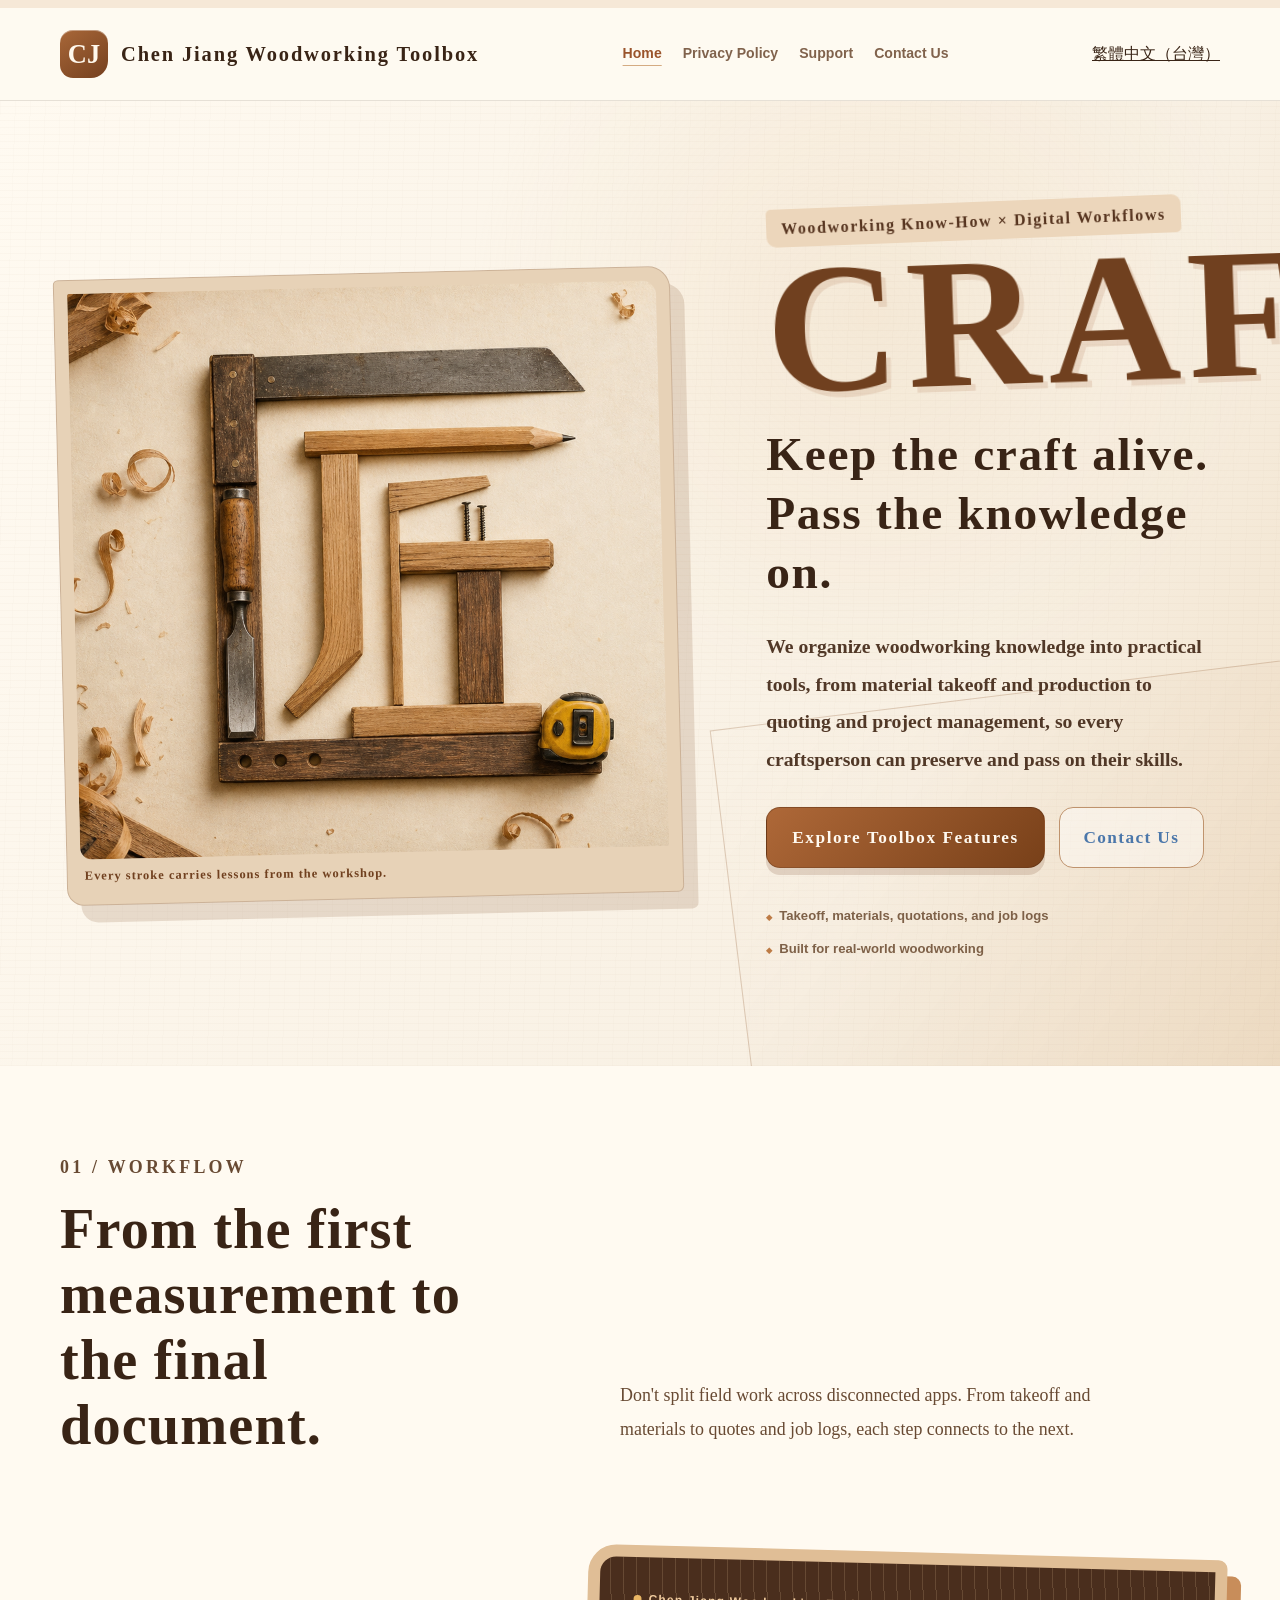
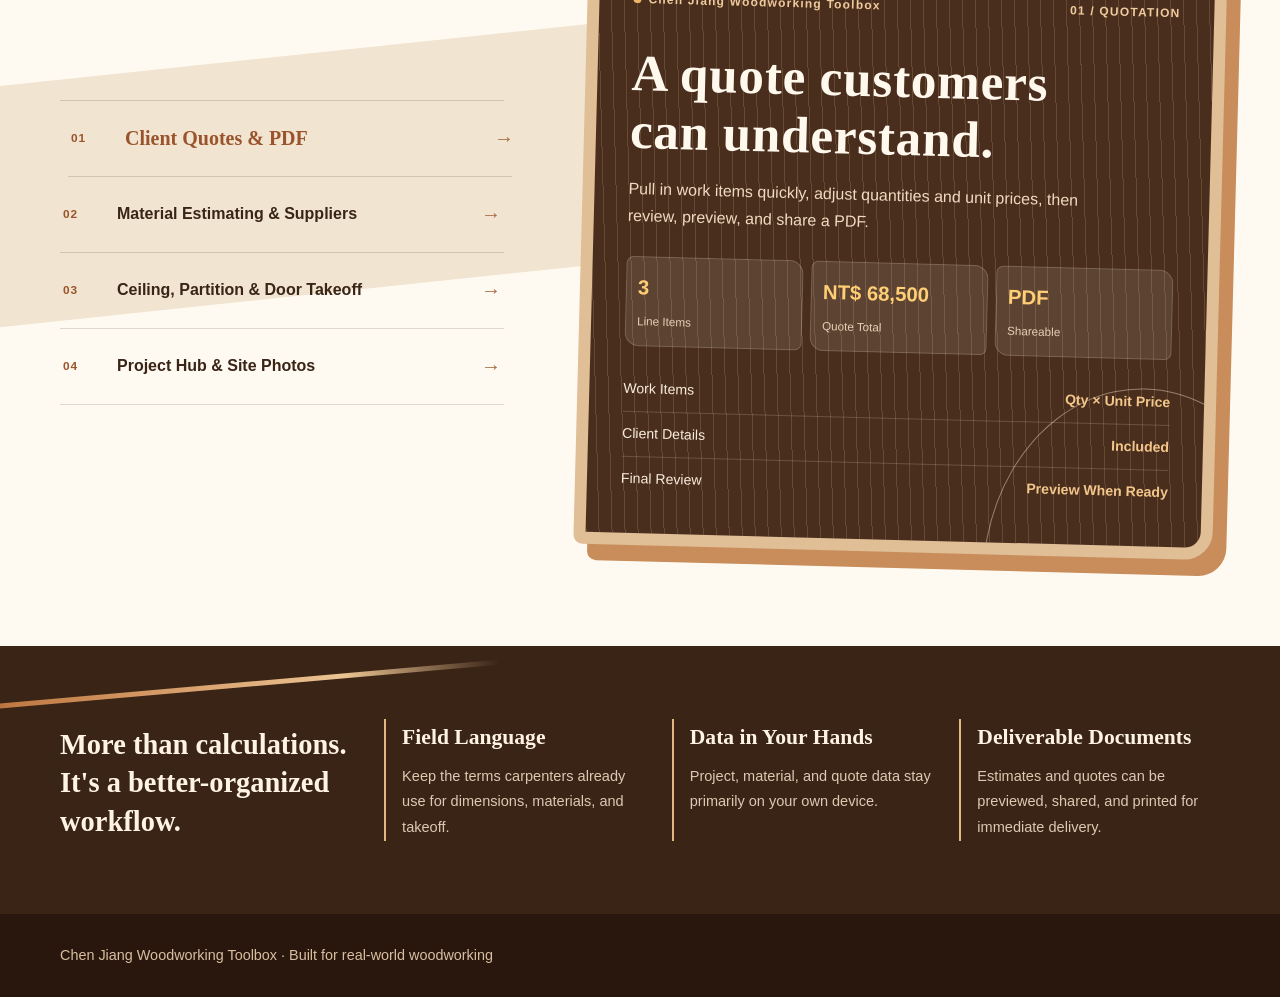
==== en/index.html @ ee1243b1 "feat: prepare App Store website launch" ====
<!doctype html>
<html lang="en">
<head>
  <meta charset="utf-8">
  <meta name="viewport" content="width=device-width, initial-scale=1">
  <!-- Google tag (gtag.js) -->
  <script async src="https://www.googletagmanager.com/gtag/js?id=G-WEFZS9KFG8"></script>
  <script>
    window.dataLayer = window.dataLayer || [];
    function gtag(){dataLayer.push(arguments);}
    gtag('js', new Date());

    gtag('config', 'G-WEFZS9KFG8');
  </script>
  <meta name="description" content="Chen Jiang Woodworking Toolbox: practical tools for material takeoff, quoting, and project management, built for woodworking professionals.">
  <title>Chen Jiang Woodworking Toolbox | Keep the Craft Alive</title>
  <link rel="stylesheet" href="../styles.css">
  <style>
    :root {
      --paper: #f8f2e7;
      --paper-deep: #eee0cb;
      --ink: #392416;
      --ink-soft: #6c4a32;
      --wood: #9a542b;
      --wood-deep: #70401f;
      --blueprint: #9c8068;
      --cream: #fffaf1;
      --line: rgba(57, 36, 22, .16);
    }

    * { box-sizing: border-box; }
    html { scroll-behavior: smooth; }
    body { color: var(--ink); background: var(--paper); font-family: "PingFang TC", "Noto Sans TC", "Avenir Next", sans-serif; }
    .shell { width: min(1160px, calc(100% - 44px)); }
    .site-header { position: relative; z-index: 10; color: var(--ink); background: rgba(255, 251, 243, .93); border-top: 8px solid #f6e8d7; border-bottom: 1px solid rgba(57,36,22,.12); }
    .nav { min-height: 92px; }
    .brand { display: inline-flex; align-items: center; gap: 13px; color: var(--ink); font-family: "Songti TC", "STSong", "Noto Serif TC", serif; font-size: 1.28rem; font-weight: 900; letter-spacing: .09em; text-decoration: none; }
    .brand::before { content: "CJ"; display: grid; width: 48px; height: 48px; place-items: center; color: #fff8ec; background: linear-gradient(145deg, #a86738, #75401f); border-radius: 13px 13px 17px 13px; box-shadow: inset 0 1px rgba(255,255,255,.38); font-family: "DFKai-SB", "BiauKai", "STKaiti", serif; font-size: 1.65rem; letter-spacing: 0; }
    .nav-links { gap: 21px; }
    .nav-links a { color: var(--ink-soft); font-size: .88rem; font-weight: 800; text-decoration: none; }
    .nav-links a:hover, .nav-links a[aria-current="page"] { color: var(--wood); text-decoration: underline; text-decoration-color: #d4ab82; text-underline-offset: 7px; }

    .hero { position: relative; padding: 89px 0 84px; overflow: hidden; color: var(--ink); background: radial-gradient(circle at 68% 22%, rgba(231,205,169,.26), transparent 25rem), linear-gradient(116deg, #fffaf1 0%, #f8f0e3 71%, #f0e0c9 100%); }
    .hero::before { content: ""; position: absolute; inset: 0; opacity: .26; pointer-events: none; background-image: repeating-linear-gradient(0deg, rgba(105,68,40,.08) 0 1px, transparent 1px 7px), repeating-linear-gradient(92deg, rgba(105,68,40,.05) 0 1px, transparent 1px 15px); mix-blend-mode: multiply; }
    .hero::after { content: ""; position: absolute; z-index: 0; right: -20vw; bottom: -10rem; width: 62vw; height: 34rem; transform: rotate(-7deg); border: 1px solid rgba(141,93,54,.24); background: linear-gradient(135deg, transparent, rgba(189,139,93,.1)); }
    .hero-grid { position: relative; z-index: 1; display: grid; grid-template-columns: minmax(0, .96fr) minmax(390px, .81fr); gap: clamp(38px, 7vw, 94px); align-items: center; }
    .kicker { display: inline-block; margin: 0 0 20px; padding: 6px 15px 5px; color: #56341f; background: #ecd6bb; border-radius: 5px 9px 5px 10px; font-family: "DFKai-SB", "BiauKai", "STKaiti", serif; font-size: 1rem; font-weight: 800; letter-spacing: .1em; transform: rotate(-2.2deg); }
    h1, h2, h3 { color: var(--ink); font-family: "DFKai-SB", "BiauKai", "STKaiti", "Songti TC", "Noto Serif TC", serif; }
    h1 { max-width: 720px; margin: 0; font-size: clamp(3rem, 6.4vw, 5.75rem); font-weight: 900; letter-spacing: .025em; line-height: 1.16; text-shadow: .02em .025em 0 rgba(154,84,43,.11); }
    .brush { position: relative; z-index: 0; display: inline; }
    .brush::after { content: ""; position: absolute; z-index: -1; left: -.10em; right: -.08em; bottom: -.06em; height: .2em; transform: rotate(-1.6deg) skewX(-18deg); border-radius: 50% 10% 45% 15%; background: linear-gradient(90deg, var(--wood), #c27a45 74%, transparent); opacity: .85; }
    .hero .lead { max-width: 625px; margin: 35px 0 0; color: #513827; font-family: "Songti TC", "STSong", "Noto Serif TC", serif; font-size: clamp(1.03rem, 1.6vw, 1.23rem); font-weight: 600; line-height: 1.9; }
    .hero-actions { display: flex; flex-wrap: wrap; gap: 14px; margin-top: 29px; }
    .app-store-launch { display: grid; gap: 10px; max-width: 430px; margin-top: 22px; }
    .app-store-launch[hidden] { display: none; }
    .app-store-launch__announcement { margin: 0; color: #70401f; font-family: "Songti TC", "STSong", serif; font-size: .95rem; font-weight: 800; line-height: 1.6; }
    .app-store-launch__button { display: inline-flex; align-items: center; justify-content: center; width: fit-content; min-height: 50px; padding: 12px 20px; color: #fffaf1; background: #1d1d1f; border: 1px solid rgba(29,29,31,.45); border-radius: 12px 12px 15px 12px; box-shadow: 0 5px 0 rgba(57,36,22,.15); font-family: "Songti TC", "STSong", serif; font-weight: 800; letter-spacing: .04em; text-decoration: none; transition: transform .2s ease, box-shadow .2s ease; }
    .app-store-launch__button:hover { transform: translateY(2px); box-shadow: 0 3px 0 rgba(57,36,22,.15); }
    .button { margin: 0; padding: 15px 25px; color: #fffaf1; background: linear-gradient(135deg, #ae6838, #784019); border: 1px solid rgba(67,35,15,.3); border-radius: 14px 14px 17px 14px; box-shadow: 0 7px 0 rgba(105,58,25,.17); font-family: "Songti TC", "STSong", serif; font-size: 1.08rem; font-weight: 800; letter-spacing: .09em; transition: transform .2s ease, box-shadow .2s ease; }
    .button:hover { transform: translateY(3px); box-shadow: 0 4px 0 rgba(105,58,25,.17); }
    .text-link { display: inline-flex; align-items: center; justify-content: center; min-width: 145px; padding: 13px 20px; color: #4b77aa; background: rgba(255,255,255,.42); border: 1px solid #bf936d; border-radius: 14px 14px 17px 14px; font-family: "Songti TC", "STSong", serif; font-size: 1.08rem; font-weight: 800; letter-spacing: .08em; text-decoration: none; }
    .text-link::after { content: ""; }
    .text-link:hover { color: #2e649d; background: #fffaf2; }
    .hero-meta { display: flex; flex-wrap: wrap; gap: 10px 21px; margin: 37px 0 0; padding: 0; color: #7e6148; list-style: none; font-size: .82rem; font-weight: 700; }
    .hero-meta li::before { content: "◆"; margin-right: 7px; color: #bd7b45; font-size: .64em; }

    .craft-visual { position: relative; min-height: 492px; isolation: isolate; }
    .blueprint { position: absolute; inset: 12px 0 20px 8%; overflow: hidden; border: 1px solid rgba(154,111,78,.25); border-radius: 38px 38px 10px 38px; background: linear-gradient(90deg, rgba(255,252,245,.9), rgba(242,227,207,.75)); box-shadow: 0 18px 35px rgba(80,47,26,.12); }
    .blueprint::before { content: ""; position: absolute; inset: 0; opacity: .53; background-image: linear-gradient(rgba(134,96,65,.13) 1px, transparent 1px), linear-gradient(90deg, rgba(134,96,65,.13) 1px, transparent 1px); background-size: 31px 31px; }
    .blueprint::after { content: ""; position: absolute; left: 12%; top: 11%; width: 59%; height: 72%; border: 1.5px solid rgba(125,87,58,.35); box-shadow: 69px 0 0 -68px rgba(125,87,58,.35), 0 129px 0 -128px rgba(125,87,58,.35); transform: perspective(300px) rotateY(-8deg); }
    .blueprint-label { position: absolute; z-index: 1; left: 10%; top: 10%; color: rgba(98,65,40,.6); font-size: .7rem; font-weight: 900; letter-spacing: .16em; }
    .blueprint-measure { position: absolute; z-index: 1; right: 9%; top: 19%; color: rgba(120,78,47,.57); font-family: "Songti TC", serif; font-size: .8rem; transform: rotate(90deg); }
    .bench { position: absolute; z-index: 2; right: -2%; bottom: 1%; width: 84%; height: 52%; transform: rotate(-4deg); border-radius: 42% 9% 20% 14%; background: linear-gradient(156deg, #684022 0%, #9a6235 38%, #bb7a44 60%, #61391f 100%); box-shadow: inset 0 10px 16px rgba(255,211,158,.26), 0 22px 27px rgba(60,35,18,.2); }
    .bench::before { content: ""; position: absolute; left: 6%; right: 3%; top: 29%; height: 3px; background: rgba(49,27,13,.34); box-shadow: 0 13px rgba(250,198,133,.18), 0 26px rgba(49,27,13,.24); }
    .plane { position: absolute; z-index: 3; right: 13%; bottom: 23%; width: 45%; height: 31%; transform: rotate(15deg); border-radius: 45% 13% 19% 42%; background: linear-gradient(135deg, #d7a46a, #8a4d24 52%, #573219); box-shadow: inset 13px 7px 10px rgba(255,231,189,.32), -9px 10px 11px rgba(48,25,10,.27); }
    .plane::before { content: ""; position: absolute; left: 9%; bottom: 16%; width: 42%; height: 39%; transform: rotate(6deg); border: 13px solid #432817; border-radius: 50%; box-shadow: inset 2px 3px 2px rgba(255,239,208,.19); }
    .plane::after { content: ""; position: absolute; right: 5%; bottom: 2%; width: 23%; height: 22%; border: 10px solid #432817; border-radius: 50%; }
    .mallet { position: absolute; z-index: 4; left: 22%; bottom: 18%; width: 46%; height: 7%; transform: rotate(-22deg); border-radius: 20px; background: linear-gradient(#a96a36, #603719); box-shadow: 0 5px 7px rgba(48,25,10,.24); }
    .mallet::before { content: ""; position: absolute; left: 2%; top: -130%; width: 27%; height: 310%; border-radius: 16px 27px 18px 15px; background: linear-gradient(90deg, #492916, #9c5c2b, #4b2b18); }
    .hero-stamp { position: absolute; z-index: 5; left: 1%; bottom: 7%; padding: 11px 15px; color: #fff8ec; background: var(--wood); border: 2px solid rgba(255,248,236,.9); border-radius: 7px; box-shadow: 3px 3px 0 rgba(76,41,20,.16); font-family: "Songti TC", serif; font-size: .79rem; font-weight: 900; letter-spacing: .12em; transform: rotate(4deg); }

    .intro { padding: 84px 0 40px; background: var(--cream); }
    .intro-grid { display: grid; grid-template-columns: 1fr 1.25fr; gap: 80px; align-items: end; }
    .section-tag { margin: 0; color: var(--wood); font-size: .75rem; font-weight: 900; letter-spacing: .18em; }
    .intro h2 { max-width: 570px; margin: 13px 0 0; font-size: clamp(2.3rem, 4.4vw, 4.5rem); line-height: 1.16; letter-spacing: .02em; }
    .intro p { max-width: 510px; margin: 0 0 12px; color: #684a33; font-family: "Songti TC", serif; font-size: 1.12rem; line-height: 1.9; }

    .showcase { position: relative; padding: 54px 0 94px; overflow: hidden; background: var(--cream); }
    .showcase::before { content: ""; position: absolute; top: 22%; left: -14vw; width: 63vw; height: 15rem; transform: rotate(-6deg); background: #f1e4d1; }
    .showcase-wrap { position: relative; display: grid; grid-template-columns: .82fr 1.18fr; gap: clamp(35px, 6vw, 82px); align-items: center; }
    .feature-tabs { position: relative; display: grid; border-top: 1px solid var(--line); }
    .feature-tab { width: 100%; min-height: 76px; padding: 14px 3px; display: grid; grid-template-columns: 41px 1fr auto; gap: 13px; align-items: center; color: var(--ink); background: transparent; border: 0; border-bottom: 1px solid var(--line); border-radius: 0; font: inherit; font-weight: 800; text-align: left; cursor: pointer; transition: transform .2s ease, color .2s ease; }
    .feature-tab::before { content: attr(data-number); color: var(--wood); font-size: .74rem; font-weight: 900; letter-spacing: .07em; }
    .feature-tab > span { line-height: 1.35; }
    .feature-tab > b { color: #a76d46; font-size: 1.25rem; transition: transform .2s ease; }
    .feature-tab:hover, .feature-tab[aria-selected="true"] { color: var(--wood); transform: translateX(8px); }
    .feature-tab[aria-selected="true"] > span { font-family: "DFKai-SB", "BiauKai", "STKaiti", serif; font-size: 1.25rem; }
    .feature-tab:hover > b, .feature-tab[aria-selected="true"] > b { transform: translateX(5px); }

    .tool-screen { position: relative; min-height: 495px; padding: 32px 34px; overflow: hidden; color: #fdf5e8; background: #4a2e1d; border: 12px solid #e0be96; border-radius: 28px 9px 28px 9px; box-shadow: 14px 16px 0 #c88d5a; transform: rotate(1.5deg); }
    .tool-screen > * { position: relative; z-index: 1; }
    .tool-screen::before { content: ""; position: absolute; inset: 0; opacity: .18; background-image: repeating-linear-gradient(87deg, #e7c599 0 1px, transparent 1px 13px); }
    .tool-screen::after { content: ""; position: absolute; right: -16%; bottom: -39%; width: 51%; height: 66%; border: 1px solid rgba(255,238,212,.42); border-radius: 50%; }
    .screen-top { display: flex; justify-content: space-between; align-items: center; margin-bottom: 35px; color: #f0cb9e; font-size: .75rem; font-weight: 800; letter-spacing: .1em; }
    .screen-dot { display: inline-block; width: 8px; height: 8px; margin-right: 7px; border-radius: 50%; background: #e9b664; }
    .screen-title { max-width: 460px; margin: 0; color: #fff8ed; font-size: clamp(2rem, 4vw, 3.45rem); line-height: 1.12; letter-spacing: .015em; }
    .screen-description { min-height: 55px; max-width: 450px; margin: 16px 0 26px; color: #efdbc1; }
    .screen-stats { display: grid; grid-template-columns: repeat(3, 1fr); gap: 8px; }
    .stat { min-height: 90px; padding: 13px 11px; background: rgba(255,248,237,.1); border: 1px solid rgba(255,248,237,.18); border-radius: 7px 14px 7px 14px; }
    .stat b { display: block; color: #ffce75; font-size: clamp(1rem, 2vw, 1.27rem); }
    .stat small { display: block; margin-top: 6px; color: #e5cfb5; font-size: .73rem; }
    .screen-list { margin: 21px 0 0; padding: 0; list-style: none; }
    .screen-list li { display: flex; justify-content: space-between; gap: 16px; padding: 10px 0; border-bottom: 1px solid rgba(255,248,237,.17); color: #f9ecdc; font-size: .88rem; }
    .screen-list li:last-child { border: 0; }
    .screen-list b { color: #f3c78b; text-align: right; }

    .promise { position: relative; padding: 73px 0; overflow: hidden; background: #392416; }
    .promise::before { content: ""; position: absolute; left: -8%; top: 15%; width: 47%; height: 5px; transform: rotate(-5deg); background: linear-gradient(90deg, transparent, #c17942 18%, #ebc493 74%, transparent); }
    .promise-grid { position: relative; display: grid; grid-template-columns: 1.14fr repeat(3, 1fr); gap: 27px; align-items: end; }
    .promise-lead { color: #fff4e4; font-family: "DFKai-SB", "BiauKai", "STKaiti", serif; font-size: 1.78rem; font-weight: 900; line-height: 1.35; }
    .promise-item { min-height: 122px; padding-left: 16px; border-left: 2px solid #e6b77e; }
    .promise-item strong { color: #fff4e4; font-family: "Songti TC", "STSong", serif; font-size: 1.35rem; }
    .promise-item p { margin: 8px 0 0; color: #ddc9b2; font-size: .91rem; line-height: 1.75; }
    .site-footer { padding: 29px 0; color: #d9bea0; background: #29170e; }

    @media (max-width: 870px) {
      .hero { padding: 65px 0 76px; }
      .hero-grid, .showcase-wrap { grid-template-columns: 1fr; }
      .hero-grid { gap: 44px; }
      .craft-visual { max-width: 610px; width: 100%; margin: 0 auto; }
      .intro-grid { grid-template-columns: 1fr; gap: 20px; }
      .promise-grid { grid-template-columns: 1fr 1fr; }
      .promise-lead { grid-column: 1 / -1; }
    }

    @media (max-width: 620px) {
      .shell { width: min(100% - 30px, 1160px); }
      .nav { min-height: 0; padding: 15px 0 19px; align-items: flex-start; }
      .brand { font-size: 1.06rem; }
      .brand::before { width: 41px; height: 41px; font-size: 1.4rem; }
      .nav-links { gap: 8px 14px; }
      .nav-links a { font-size: .76rem; }
      .hero { padding-top: 47px; }
      h1 { font-size: clamp(2.7rem, 13vw, 4.4rem); line-height: 1.2; }
      .hero .lead { margin-top: 28px; font-size: 1.03rem; }
      .hero-actions { gap: 11px; }
      .app-store-launch__button { width: 100%; }
      .button, .text-link { min-height: 54px; padding: 13px 17px; font-size: .98rem; }
      .craft-visual { min-height: 395px; }
      .blueprint { inset: 8px 0 15px 2%; }
      .tool-screen { min-height: 469px; padding: 25px 21px; border-width: 9px; box-shadow: 9px 10px 0 #c88d5a; }
      .screen-top { margin-bottom: 26px; }
      .screen-stats { gap: 5px; }
      .stat { padding: 10px 7px; }
      .promise { padding: 55px 0; }
      .promise-grid { grid-template-columns: 1fr; gap: 28px; }
      .promise-lead { grid-column: auto; }
    }

    /* 匠字 Hero：原創工具構字影像，搭配職人紙本質感。 */
    .hero-grid { grid-template-columns: minmax(0, 1.06fr) minmax(0, .78fr); gap: clamp(40px, 7vw, 94px); }
    .hero-copy { padding: 12px 0 22px; }
    .hero-mark { margin: 0 0 6px; color: var(--wood-deep); font-family: "DFKai-SB", "BiauKai", "STKaiti", "Songti TC", serif; font-size: clamp(7.2rem, 14.4vw, 12.3rem); font-weight: 900; line-height: .76; letter-spacing: .04em; text-shadow: .025em .03em 0 rgba(154,84,43,.14); transform: rotate(-2deg); transform-origin: left center; }
    .hero-statement { margin: 25px 0 0; color: var(--ink); font-family: "DFKai-SB", "BiauKai", "STKaiti", "Songti TC", serif; font-size: clamp(2rem, 3.7vw, 3.55rem); font-weight: 900; letter-spacing: .035em; line-height: 1.24; }
    .hero-copy .lead { max-width: 520px; margin-top: 27px; }
    .craft-visual { order: -1; min-height: 0; margin: 0; padding: 13px; transform: rotate(-1.35deg); background: #e7d2b7; border: 1px solid rgba(94,53,25,.2); border-radius: 5px 22px 6px 17px; box-shadow: 14px 17px 0 rgba(116,68,31,.16); }
    .craft-visual img { display: block; width: 100%; aspect-ratio: 1.04 / 1; object-fit: cover; object-position: left center; border-radius: 2px 15px 2px 12px; }
    .craft-visual figcaption { margin: 10px 4px 1px; color: #70401f; font-family: "Songti TC", "STSong", serif; font-size: .78rem; font-weight: 800; letter-spacing: .08em; transform: rotate(.8deg); }
    @media (max-width: 870px) { .craft-visual { order: initial; max-width: 650px; margin: 0 auto; } .hero-mark { font-size: clamp(6.3rem, 27vw, 10rem); } }
    @media (max-width: 620px) { .hero-grid { gap: 38px; } .hero-copy { padding: 0; } .hero-statement { margin-top: 21px; font-size: clamp(1.86rem, 9vw, 2.65rem); } .craft-visual { padding: 9px; box-shadow: 8px 10px 0 rgba(116,68,31,.15); } .craft-visual img { aspect-ratio: 1 / 1; } }
  </style>
</head>
<body>
  <header class="site-header">
    <nav class="nav shell" aria-label="Main navigation">
      <a class="brand" href="index.html">Chen Jiang Woodworking Toolbox</a>
      <div class="nav-links">
        <a aria-current="page" href="index.html">Home</a>
        <a href="privacy.html">Privacy Policy</a>
        <a href="support.html">Support</a>
        <a href="contact.html">Contact Us</a>
      </div><a href="../index.html">繁體中文（台灣）</a>
    </nav>
  </header>

  <main>
    <section class="hero">
      <div class="shell hero-grid">
        <div class="hero-copy">
          <p class="kicker">Woodworking Know-How × Digital Workflows</p>
          <h1 class="hero-mark">CRAFT</h1>
          <p class="hero-statement">Keep the craft alive.<br>Pass the knowledge on.</p>
          <p class="lead">We organize woodworking knowledge into practical tools, from material takeoff and production to quoting and project management, so every craftsperson can preserve and pass on their skills.</p>
          <div class="hero-actions">
            <a class="button" href="#tools">Explore Toolbox Features</a>
            <a class="text-link" href="contact.html">Contact Us</a>
          </div>
          <div class="app-store-launch" id="app-store-launch" hidden aria-live="polite"></div>
          <ul class="hero-meta">
            <li>Takeoff, materials, quotations, and job logs</li>
            <li>Built for real-world woodworking</li>
          </ul>
        </div>

        <figure class="craft-visual" aria-label="A woodworking hero visual arranged into a craft symbol">
          <img src="../assets/hero-craftsman-character.png" alt="A carpenter's square, chisel, boards, pencil, and tape measure arranged into a craft symbol">
          <figcaption>Every stroke carries lessons from the workshop.</figcaption>
        </figure>
      </div>
    </section>

    <section class="intro">
      <div class="shell intro-grid">
        <div>
          <p class="section-tag">01 / WORKFLOW</p>
          <h2>From the first measurement to the final document.</h2>
        </div>
        <p>Don't split field work across disconnected apps. From takeoff and materials to quotes and job logs, each step connects to the next.</p>
      </div>
    </section>

    <section class="showcase" id="tools">
      <div class="shell showcase-wrap">
        <div class="feature-tabs" role="tablist" aria-label="Tool feature showcase">
          <button class="feature-tab" type="button" role="tab" aria-selected="true" data-feature="quote" data-number="01"><span>Client Quotes &amp; PDF</span><b>→</b></button>
          <button class="feature-tab" type="button" role="tab" aria-selected="false" data-feature="material" data-number="02"><span>Material Estimating &amp; Suppliers</span><b>→</b></button>
          <button class="feature-tab" type="button" role="tab" aria-selected="false" data-feature="calculate" data-number="03"><span>Ceiling, Partition &amp; Door Takeoff</span><b>→</b></button>
          <button class="feature-tab" type="button" role="tab" aria-selected="false" data-feature="project" data-number="04"><span>Project Hub &amp; Site Photos</span><b>→</b></button>
        </div>

        <section class="tool-screen" aria-live="polite" aria-label="Feature showcase">
          <div class="screen-top"><span><i class="screen-dot"></i>Chen Jiang Woodworking Toolbox</span><span id="screen-step">01 / QUOTATION</span></div>
          <h3 class="screen-title" id="screen-title">A quote customers can understand.</h3>
          <p class="screen-description" id="screen-description">Pull in work items quickly, adjust quantities and unit prices, then review, preview, and share a PDF.</p>
          <div class="screen-stats" id="screen-stats"></div>
          <ul class="screen-list" id="screen-list"></ul>
        </section>
      </div>
    </section>

    <section class="promise">
      <div class="shell promise-grid">
        <div class="promise-lead">More than calculations.<br>It's a better-organized workflow.</div>
        <div class="promise-item"><strong>Field Language</strong><p>Keep the terms carpenters already use for dimensions, materials, and takeoff.</p></div>
        <div class="promise-item"><strong>Data in Your Hands</strong><p>Project, material, and quote data stay primarily on your own device.</p></div>
        <div class="promise-item"><strong>Deliverable Documents</strong><p>Estimates and quotes can be previewed, shared, and printed for immediate delivery.</p></div>
      </div>
    </section>
  </main>

  <footer class="site-footer"><div class="shell"><p>Chen Jiang Woodworking Toolbox · Built for real-world woodworking</p></div></footer>

  <script src="../app-store-config.js"></script>
  <script>
    const features = {
      quote: {
        step: '01 / QUOTATION',
        title: 'A quote customers can understand.',
        description: 'Pull in work items quickly, adjust quantities and unit prices, then review, preview, and share a PDF.',
        stats: [['3', 'Line Items'], ['NT$ 68,500', 'Quote Total'], ['PDF', 'Shareable']],
        rows: [['Work Items', 'Qty × Unit Price'], ['Client Details', 'Included'], ['Final Review', 'Preview When Ready']]
      },
      material: {
        step: '02 / MATERIALS',
        title: 'Every material entry keeps its source.',
        description: 'The material cost sheet keeps specs, quantities, benchmark prices, and supplier snapshots, so you do not need to hunt for details during procurement.',
        stats: [['12', 'Material Items'], ['3', 'Suppliers'], ['NT$ 31,240', 'Estimate Total']],
        rows: [['4×8 Core Board', 'Hung Chang Timber'], ['9-Fen Square Timber', 'Primary Supplier'], ['Price Data', 'Saved at Creation']]
      },
      calculate: {
        step: '03 / TAKEOFF',
        title: 'Enter dimensions first, then verify calculations on site.',
        description: 'Ceiling, partition, and door tools organize boards, framing, and field dimensions into verifiable outputs.',
        stats: [['4', 'Board Specs'], ['2', 'Boarding Sides'], ['1', 'Complete Takeoff']],
        rows: [['Board Layout', 'Finished to Dimensions'], ['Framing Layout', 'Aligned to Board Joints'], ['Material Summary', 'Sheets, Lengths, Boxes']]
      },
      project: {
        step: '04 / PROJECT',
        title: 'Each project has a complete work trail.',
        description: 'Centralize projects, clients, and site photos so takeoffs, quotes, and construction records continue to build with the project.',
        stats: [['8', 'Project Logs'], ['24', 'Site Photos'], ['1', 'Active Project']],
        rows: [['Project Photos', 'Camera or Photo Library'], ['Client Details', 'Managed Together'], ['Work Documents', 'Saved with the Project']]
      }
    };

    const screenStep = document.querySelector('#screen-step');
    const screenTitle = document.querySelector('#screen-title');
    const screenDescription = document.querySelector('#screen-description');
    const screenStats = document.querySelector('#screen-stats');
    const screenList = document.querySelector('#screen-list');
    const appStoreLaunch = document.querySelector('#app-store-launch');

    function renderAppStoreLaunch() {
      const config = window.APP_STORE_CONFIG || {};
      const appStoreUrl = typeof config.appStoreUrl === 'string' ? config.appStoreUrl.trim() : '';

      appStoreLaunch.replaceChildren();

      if (!config.appStoreAvailable || !appStoreUrl) {
        appStoreLaunch.hidden = true;
        return;
      }

      const announcement = document.createElement('p');
      announcement.className = 'app-store-launch__announcement';
      announcement.textContent = 'ChenJiang Woodworking Toolbox is now available on the App Store';

      const link = document.createElement('a');
      link.className = 'app-store-launch__button';
      link.dataset.appStoreButton = 'true';
      link.href = appStoreUrl;
      link.target = '_blank';
      link.rel = 'noopener noreferrer';
      link.textContent = 'Download on the App Store';
      link.addEventListener('click', () => {
        if (typeof window.gtag === 'function') {
          window.gtag('event', 'app_store_click', {
            language: 'en',
            placement: 'homepage',
            destination: 'app_store'
          });
        }
      });

      appStoreLaunch.append(announcement, link);
      appStoreLaunch.hidden = false;
    }

    function renderFeature(key) {
      const feature = features[key];
      screenStep.textContent = feature.step;
      screenTitle.textContent = feature.title;
      screenDescription.textContent = feature.description;
      screenStats.innerHTML = feature.stats.map(([value, label]) => `<div class="stat"><b>${value}</b><small>${label}</small></div>`).join('');
      screenList.innerHTML = feature.rows.map(([label, value]) => `<li><span>${label}</span><b>${value}</b></li>`).join('');
    }

    document.querySelectorAll('.feature-tab').forEach((tab) => {
      tab.addEventListener('click', () => {
        document.querySelectorAll('.feature-tab').forEach((button) => button.setAttribute('aria-selected', 'false'));
        tab.setAttribute('aria-selected', 'true');
        renderFeature(tab.dataset.feature);
      });
    });

    renderFeature('quote');
    renderAppStoreLaunch();
  </script>
</body>
</html>
---- styles.css ----
:root {
  --ink: #12211d;
  --paper: #f2eee3;
  --mist: #dce4db;
  --wood: #9b4e2e;
  --sun: #d8a840;
  --line: rgba(18, 33, 29, .16);
  --card: rgba(255,255,255,.66);
}
* { box-sizing: border-box; }
html { scroll-behavior: smooth; }
body { margin: 0; color: var(--ink); background: var(--paper); font-family: "Avenir Next", "PingFang TC", "Noto Sans TC", sans-serif; line-height: 1.7; }
a { color: inherit; }
.shell { width: min(1120px, calc(100% - 40px)); margin: 0 auto; }
.site-header { background: var(--ink); color: #f8f2e5; border-bottom: 5px solid var(--sun); }
.nav { min-height: 76px; display: flex; align-items: center; justify-content: space-between; gap: 20px; }
.brand { font-family: "Iowan Old Style", "Palatino Linotype", "Noto Serif TC", serif; text-decoration: none; font-size: 1.25rem; font-weight: 800; letter-spacing: .08em; }
.nav-links { display: flex; flex-wrap: wrap; justify-content: flex-end; gap: 18px; }
.nav-links a { text-decoration: none; font-size: .94rem; opacity: .86; }
.nav-links a:hover, .nav-links a[aria-current="page"] { color: #fff; opacity: 1; text-decoration: underline; text-underline-offset: 5px; }
.hero { padding: 82px 0 70px; background: radial-gradient(circle at 78% 15%, rgba(216,168,64,.35), transparent 24rem), linear-gradient(135deg, #1e3a31 0%, #12211d 66%); color: #faf6eb; overflow: hidden; }
.eyebrow { margin: 0 0 14px; color: #f2c968; font-size: .84rem; font-weight: 800; letter-spacing: .18em; }
h1, h2, h3 { font-family: "Iowan Old Style", "Palatino Linotype", "Noto Serif TC", serif; line-height: 1.18; }
h1 { max-width: 850px; margin: 0; font-size: clamp(2.7rem, 7vw, 5.7rem); letter-spacing: .02em; }
.hero .lead { max-width: 620px; margin: 28px 0 0; font-size: clamp(1.05rem, 2vw, 1.35rem); color: #e4ebdd; }
.button { display: inline-flex; margin-top: 28px; padding: 13px 20px; color: #fffdf6; background: var(--wood); border-radius: 999px; text-decoration: none; font-weight: 800; box-shadow: 0 7px 0 rgba(0,0,0,.18); }
.button:hover { transform: translateY(-1px); }
section { padding: 68px 0; }
.section-title { max-width: 700px; margin: 0 0 30px; font-size: clamp(2rem, 4vw, 3.2rem); }
.grid { display: grid; grid-template-columns: repeat(2, minmax(0, 1fr)); gap: 18px; }
.feature { min-height: 200px; padding: 27px; background: var(--card); border: 1px solid var(--line); border-radius: 8px 32px 8px 32px; box-shadow: 8px 8px 0 var(--mist); }
.feature .number { display:block; color: var(--wood); font-weight: 900; letter-spacing: .12em; }
.feature h3 { margin: 12px 0 8px; font-size: 1.5rem; }
.feature p { margin: 0; }
.statement { background: #d8dfd3; border-top: 1px solid var(--line); border-bottom: 1px solid var(--line); }
.statement blockquote { max-width: 850px; margin: 0; font-family: "Iowan Old Style", "Palatino Linotype", "Noto Serif TC", serif; font-size: clamp(1.7rem, 4vw, 3rem); line-height: 1.3; }
.page-hero { padding: 55px 0 44px; background: var(--mist); border-bottom: 1px solid var(--line); }
.page-hero h1 { font-size: clamp(2.5rem, 6vw, 4.5rem); color: var(--ink); }
.page-hero p { max-width: 720px; margin: 18px 0 0; font-size: 1.08rem; }
.prose { max-width: 820px; padding-bottom: 80px; }
.prose h2 { margin: 46px 0 12px; font-size: 1.8rem; }
.prose h3 { margin: 28px 0 8px; font-size: 1.25rem; }
.prose p, .prose li { font-size: 1rem; }
.prose ul { padding-left: 1.25em; }
.notice { padding: 20px; background: #fff7df; border-left: 5px solid var(--sun); border-radius: 5px; }
.contact-card { padding: 30px; background: #17342b; color: #fffaf0; border-radius: 8px 36px 8px 36px; }
.contact-card strong { color: #f6cc69; }
.site-footer { padding: 34px 0; color: #dce4db; background: var(--ink); font-size: .9rem; }
.site-footer p { margin: 0; }
@media (max-width: 650px) { .shell { width: min(100% - 30px, 1120px); } .nav { padding: 17px 0; align-items: flex-start; flex-direction: column; } .nav-links { justify-content: flex-start; gap: 10px 15px; } .hero { padding: 58px 0 50px; } .grid { grid-template-columns: 1fr; } section { padding: 50px 0; } }
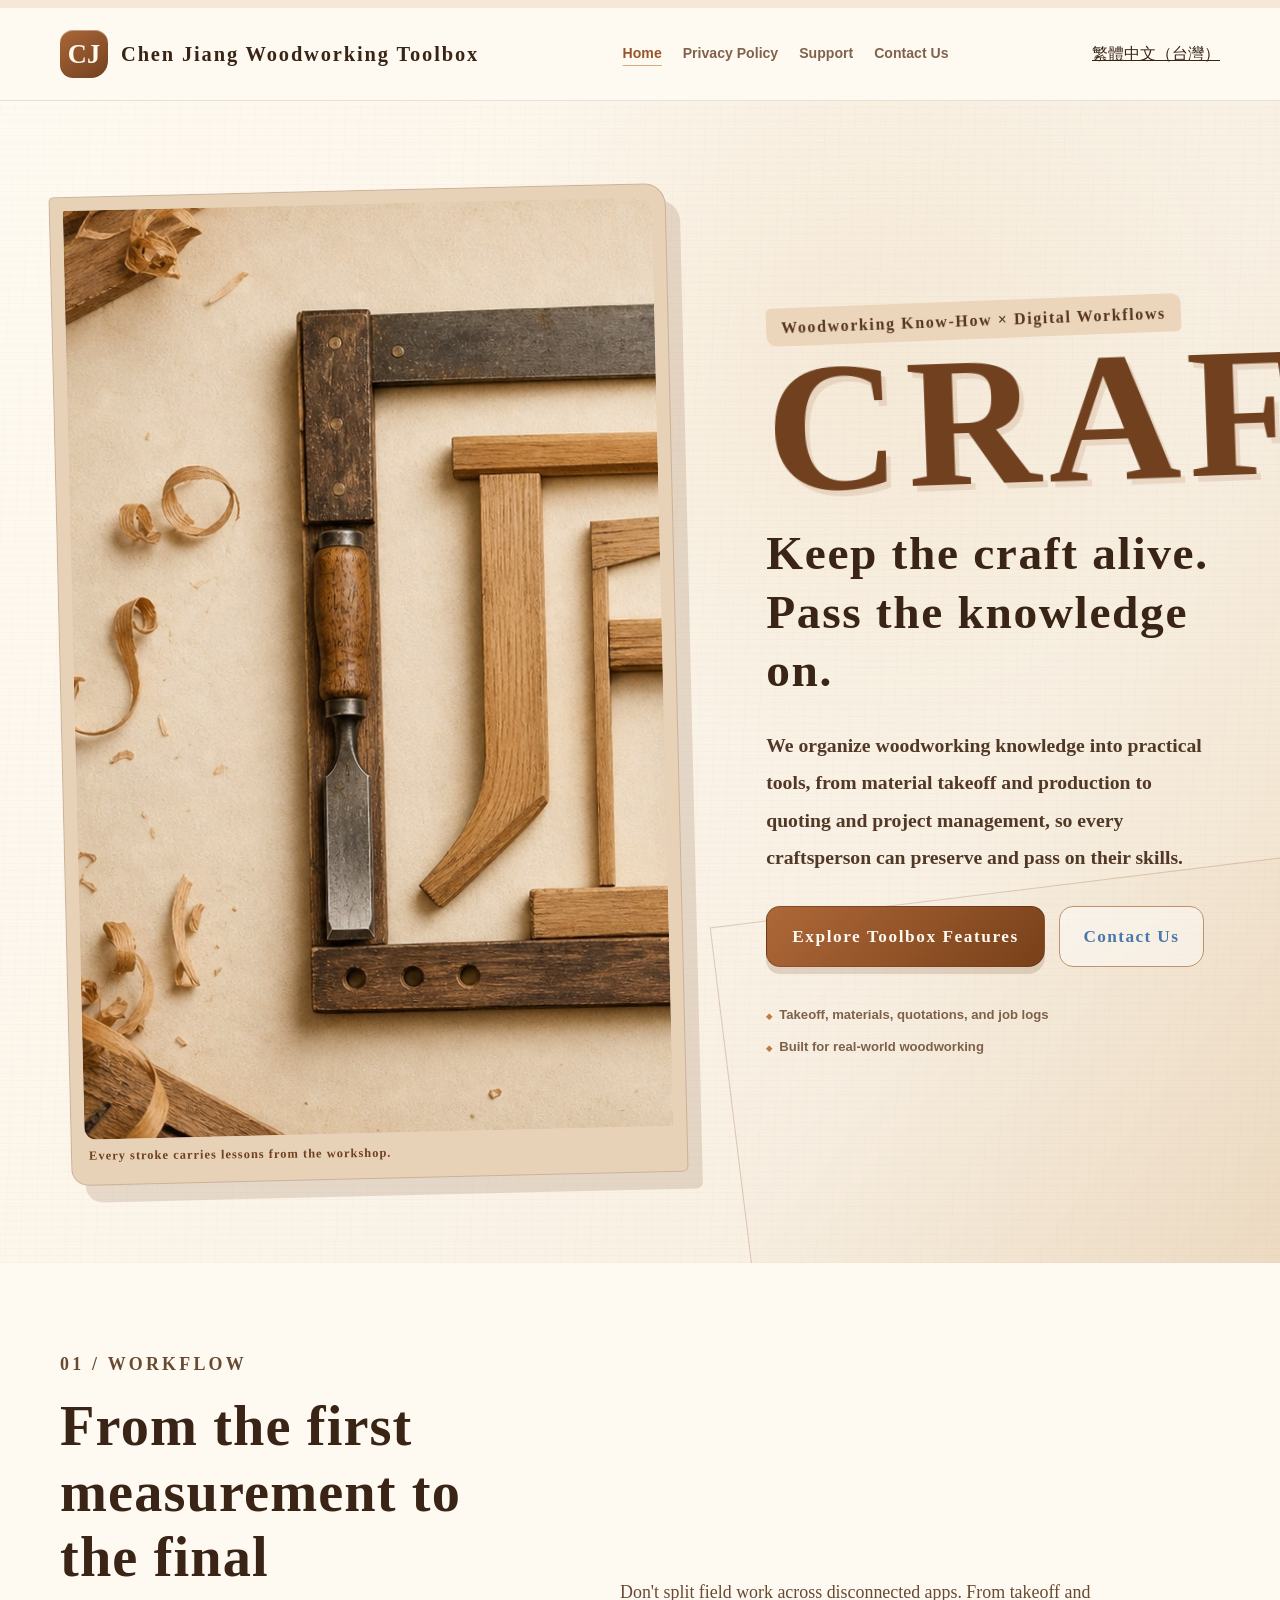
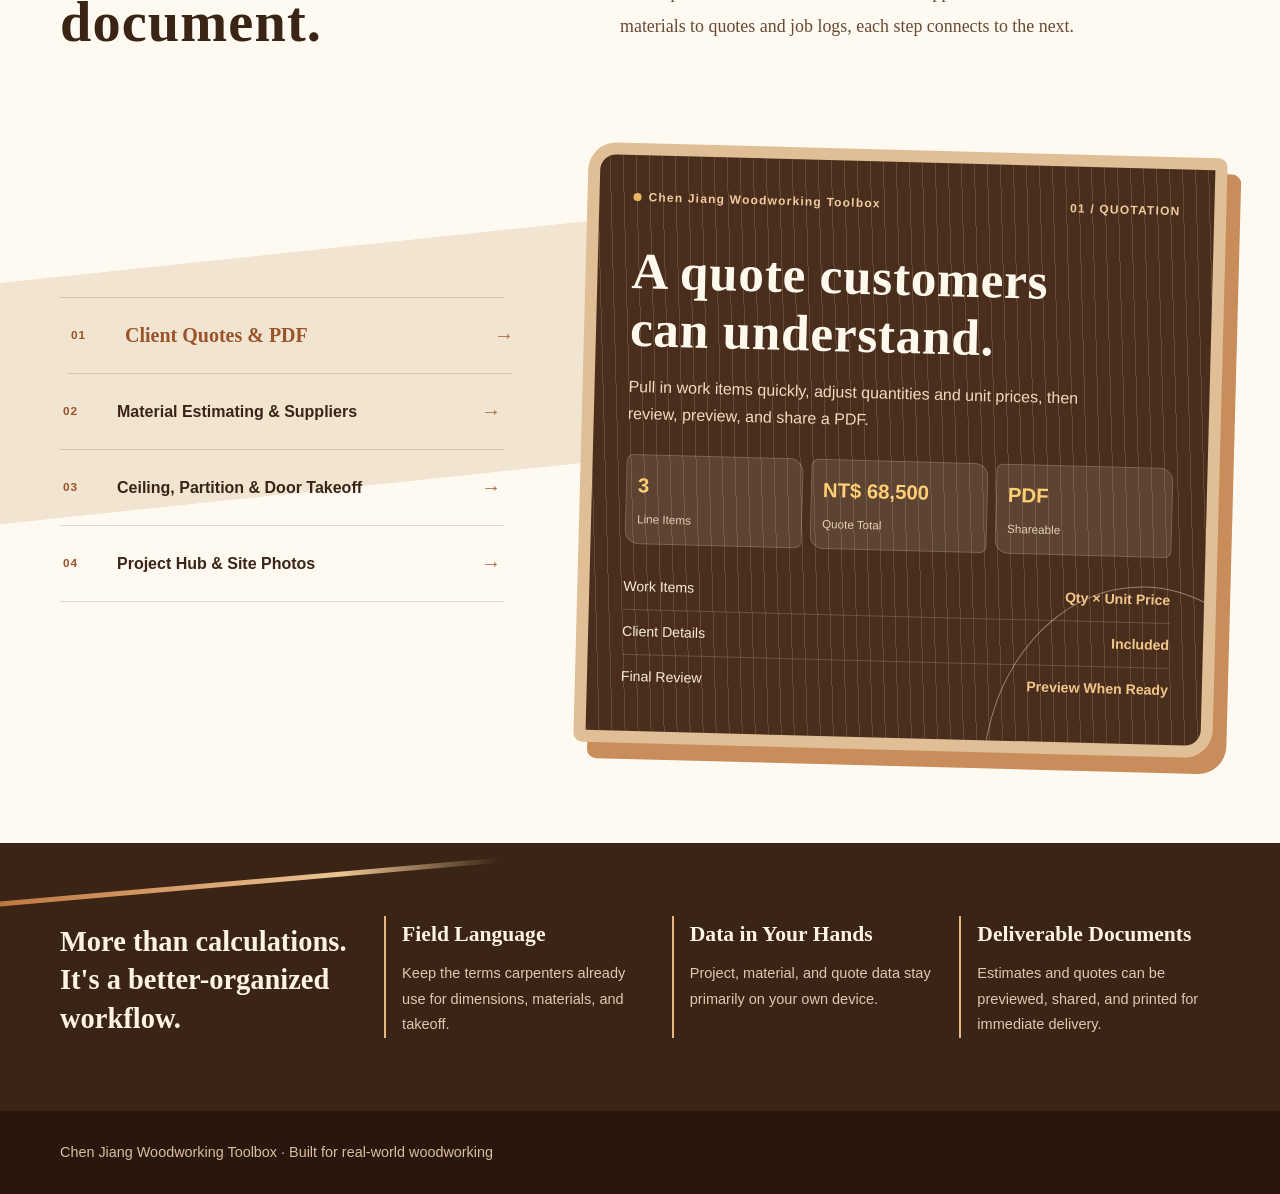
==== commit 8cfe247f: "deploy: publish audited website updates" ====
--- a/en/index.html
+++ b/en/index.html
@@ -14,6 +14,21 @@
   </script>
   <meta name="description" content="Chen Jiang Woodworking Toolbox: practical tools for material takeoff, quoting, and project management, built for woodworking professionals.">
   <title>Chen Jiang Woodworking Toolbox | Keep the Craft Alive</title>
+  <link rel="canonical" href="https://chenjiangstudio.github.io/chenjiang-website/en/">
+  <link rel="alternate" hreflang="zh-Hant" href="https://chenjiangstudio.github.io/chenjiang-website/">
+  <link rel="alternate" hreflang="en" href="https://chenjiangstudio.github.io/chenjiang-website/en/">
+  <link rel="alternate" hreflang="x-default" href="https://chenjiangstudio.github.io/chenjiang-website/">
+  <meta property="og:type" content="website">
+  <meta property="og:locale" content="en_US">
+  <meta property="og:title" content="Chen Jiang Woodworking Toolbox">
+  <meta property="og:description" content="Practical digital tools for real-world woodworking workflows.">
+  <meta property="og:url" content="https://chenjiangstudio.github.io/chenjiang-website/en/">
+  <meta property="og:image" content="https://chenjiangstudio.github.io/chenjiang-website/assets/hero-craftsman-character.png">
+  <meta name="twitter:card" content="summary_large_image">
+  <meta name="twitter:title" content="Chen Jiang Woodworking Toolbox">
+  <meta name="twitter:description" content="Practical digital tools for real-world woodworking workflows.">
+  <meta name="twitter:image" content="https://chenjiangstudio.github.io/chenjiang-website/assets/hero-craftsman-character.png">
+  <link rel="icon" href="../favicon.ico">
   <link rel="stylesheet" href="../styles.css">
   <style>
     :root {
@@ -171,6 +186,7 @@
   </style>
 </head>
 <body>
+  <a class="skip-link" href="#main-content">Skip to main content</a>
   <header class="site-header">
     <nav class="nav shell" aria-label="Main navigation">
       <a class="brand" href="index.html">Chen Jiang Woodworking Toolbox</a>
@@ -183,12 +199,13 @@
     </nav>
   </header>
 
-  <main>
+  <main id="main-content">
     <section class="hero">
       <div class="shell hero-grid">
         <div class="hero-copy">
           <p class="kicker">Woodworking Know-How × Digital Workflows</p>
-          <h1 class="hero-mark">CRAFT</h1>
+          <p class="hero-mark" aria-hidden="true">CRAFT</p>
+          <h1 class="sr-only">Chen Jiang Woodworking Toolbox</h1>
           <p class="hero-statement">Keep the craft alive.<br>Pass the knowledge on.</p>
           <p class="lead">We organize woodworking knowledge into practical tools, from material takeoff and production to quoting and project management, so every craftsperson can preserve and pass on their skills.</p>
           <div class="hero-actions">
@@ -203,7 +220,7 @@
         </div>
 
         <figure class="craft-visual" aria-label="A woodworking hero visual arranged into a craft symbol">
-          <img src="../assets/hero-craftsman-character.png" alt="A carpenter's square, chisel, boards, pencil, and tape measure arranged into a craft symbol">
+          <img src="../assets/hero-craftsman-character.jpg" alt="A carpenter's square, chisel, boards, pencil, and tape measure arranged into a craft symbol" width="1693" height="929" decoding="async" fetchpriority="high">
           <figcaption>Every stroke carries lessons from the workshop.</figcaption>
         </figure>
       </div>
@@ -251,6 +268,7 @@
   <footer class="site-footer"><div class="shell"><p>Chen Jiang Woodworking Toolbox · Built for real-world woodworking</p></div></footer>
 
   <script src="../app-store-config.js"></script>
+  <script src="../analytics.js"></script>
   <script>
     const features = {
       quote: {
@@ -346,5 +364,6 @@
     renderFeature('quote');
     renderAppStoreLaunch();
   </script>
+  <script src="../site-enhancements.js"></script>
 </body>
 </html>
--- a/styles.css
+++ b/styles.css
@@ -11,12 +11,16 @@
 html { scroll-behavior: smooth; }
 body { margin: 0; color: var(--ink); background: var(--paper); font-family: "Avenir Next", "PingFang TC", "Noto Sans TC", sans-serif; line-height: 1.7; }
 a { color: inherit; }
+.skip-link { position: fixed; top: 10px; left: 10px; z-index: 1000; padding: 10px 14px; color: #fff; background: var(--ink); border-radius: 6px; transform: translateY(-180%); transition: transform .18s ease; }
+.skip-link:focus { transform: translateY(0); }
+.sr-only { position: absolute !important; width: 1px !important; height: 1px !important; padding: 0 !important; margin: -1px !important; overflow: hidden !important; clip: rect(0, 0, 0, 0) !important; white-space: nowrap !important; border: 0 !important; }
+:where(a, button, input, textarea, select):focus-visible { outline: 3px solid var(--sun); outline-offset: 3px; }
 .shell { width: min(1120px, calc(100% - 40px)); margin: 0 auto; }
 .site-header { background: var(--ink); color: #f8f2e5; border-bottom: 5px solid var(--sun); }
 .nav { min-height: 76px; display: flex; align-items: center; justify-content: space-between; gap: 20px; }
-.brand { font-family: "Iowan Old Style", "Palatino Linotype", "Noto Serif TC", serif; text-decoration: none; font-size: 1.25rem; font-weight: 800; letter-spacing: .08em; }
+.brand { max-width: 100%; font-family: "Iowan Old Style", "Palatino Linotype", "Noto Serif TC", serif; text-decoration: none; font-size: 1.25rem; font-weight: 800; letter-spacing: .08em; overflow-wrap: anywhere; }
 .nav-links { display: flex; flex-wrap: wrap; justify-content: flex-end; gap: 18px; }
-.nav-links a { text-decoration: none; font-size: .94rem; opacity: .86; }
+.nav-links a { display: inline-flex; min-height: 44px; align-items: center; text-decoration: none; font-size: .94rem; opacity: .86; }
 .nav-links a:hover, .nav-links a[aria-current="page"] { color: #fff; opacity: 1; text-decoration: underline; text-underline-offset: 5px; }
 .hero { padding: 82px 0 70px; background: radial-gradient(circle at 78% 15%, rgba(216,168,64,.35), transparent 24rem), linear-gradient(135deg, #1e3a31 0%, #12211d 66%); color: #faf6eb; overflow: hidden; }
 .eyebrow { margin: 0 0 14px; color: #f2c968; font-size: .84rem; font-weight: 800; letter-spacing: .18em; }
@@ -47,4 +51,5 @@
 .contact-card strong { color: #f6cc69; }
 .site-footer { padding: 34px 0; color: #dce4db; background: var(--ink); font-size: .9rem; }
 .site-footer p { margin: 0; }
-@media (max-width: 650px) { .shell { width: min(100% - 30px, 1120px); } .nav { padding: 17px 0; align-items: flex-start; flex-direction: column; } .nav-links { justify-content: flex-start; gap: 10px 15px; } .hero { padding: 58px 0 50px; } .grid { grid-template-columns: 1fr; } section { padding: 50px 0; } }
+@media (max-width: 650px) { .shell { width: min(100% - 30px, 1120px); } .nav { padding: 14px 0; align-items: flex-start; flex-direction: column; gap: 8px; } .brand { font-size: 1.08rem; letter-spacing: .04em; line-height: 1.45; } .nav-links { width: 100%; justify-content: flex-start; gap: 2px 14px; } .nav-links a { min-height: 44px; } .hero { padding: 58px 0 50px; } .grid { grid-template-columns: 1fr; } section { padding: 50px 0; } }
+@media (prefers-reduced-motion: reduce) { html { scroll-behavior: auto; } *, *::before, *::after { scroll-behavior: auto !important; animation-duration: .01ms !important; animation-iteration-count: 1 !important; transition-duration: .01ms !important; } }
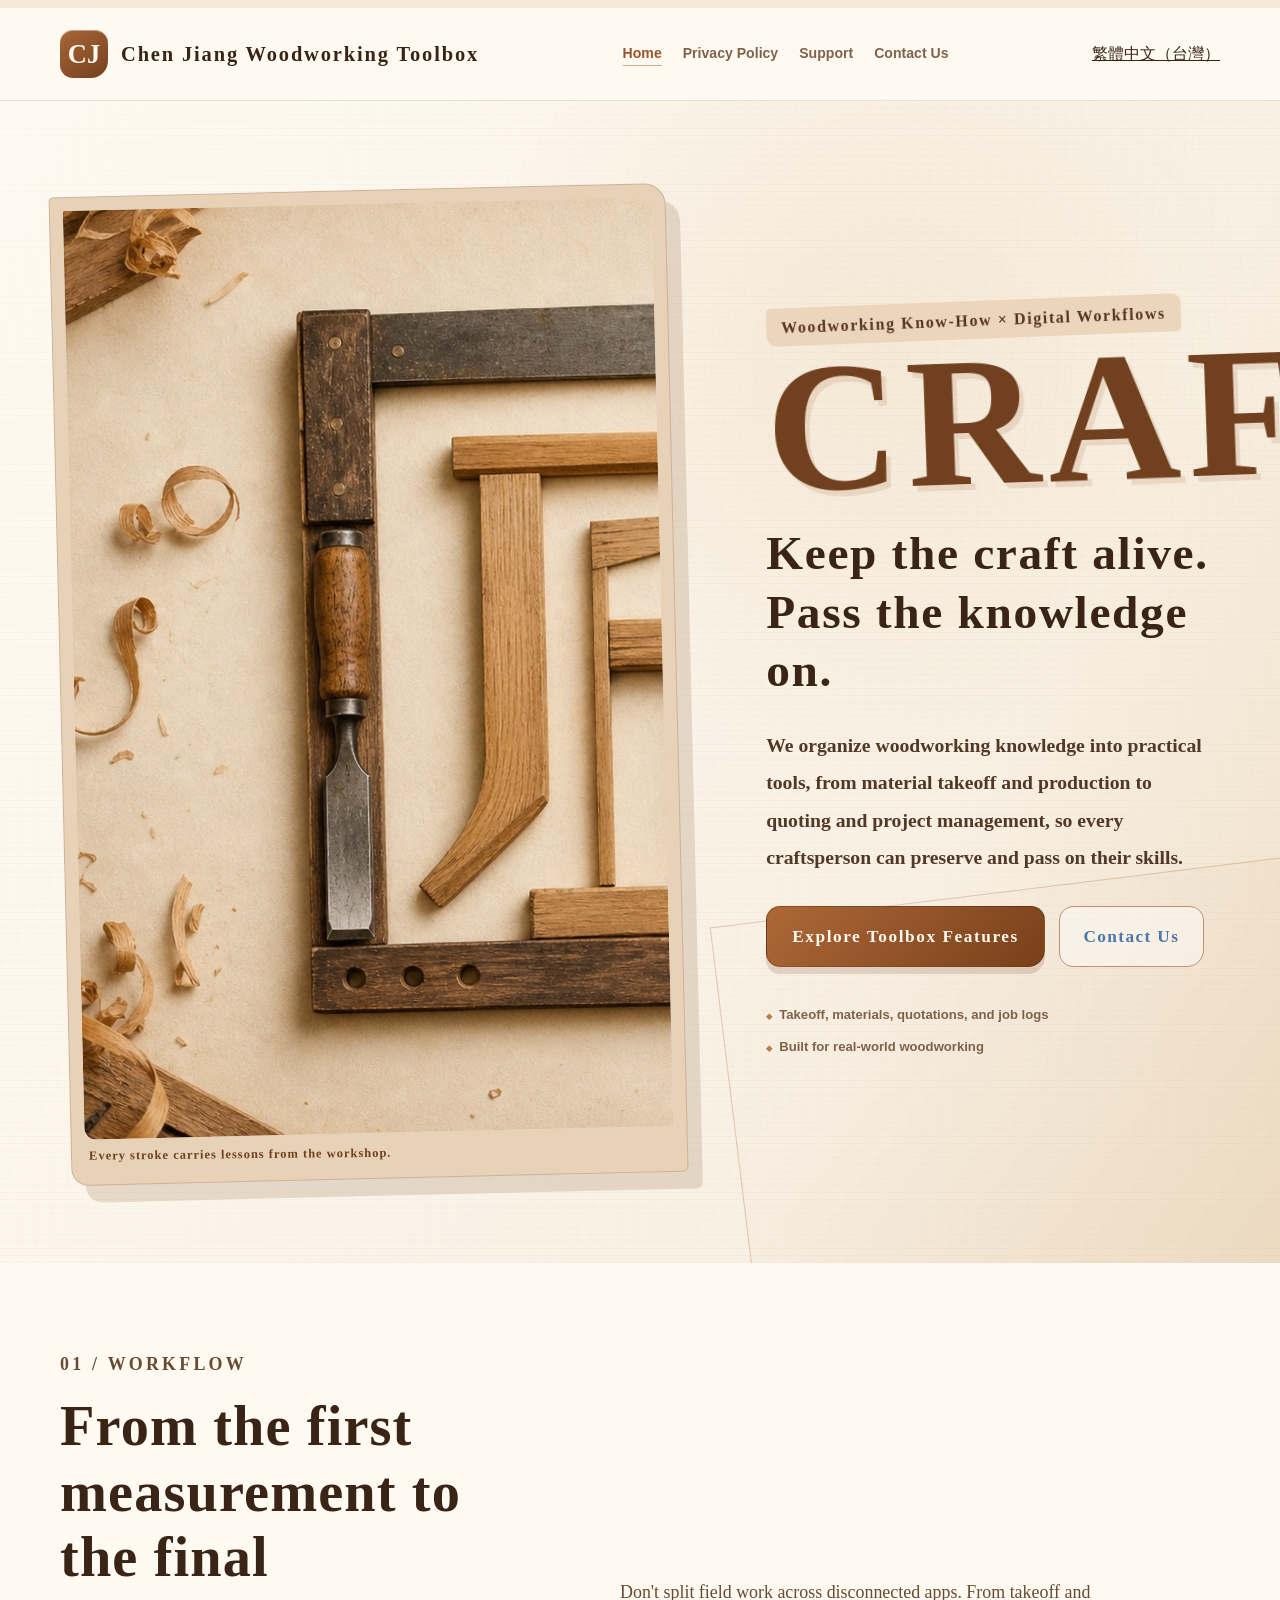
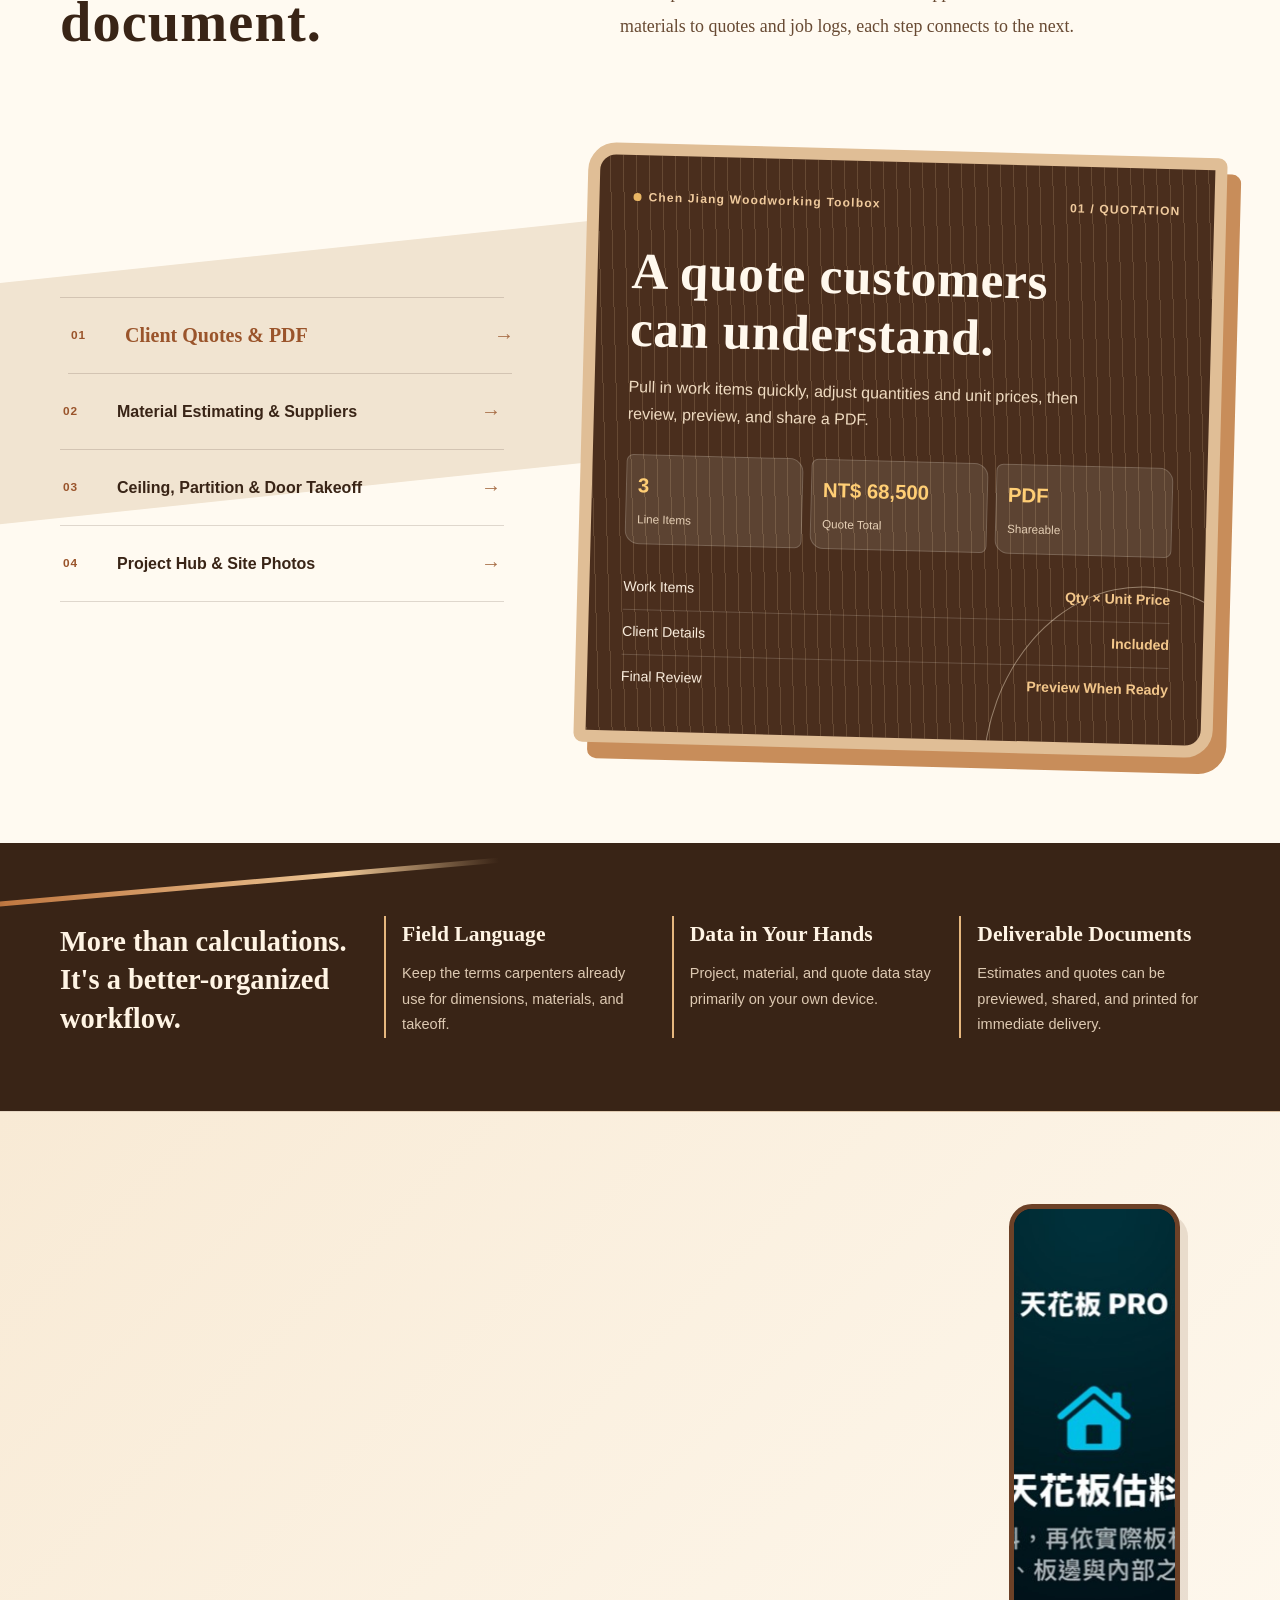
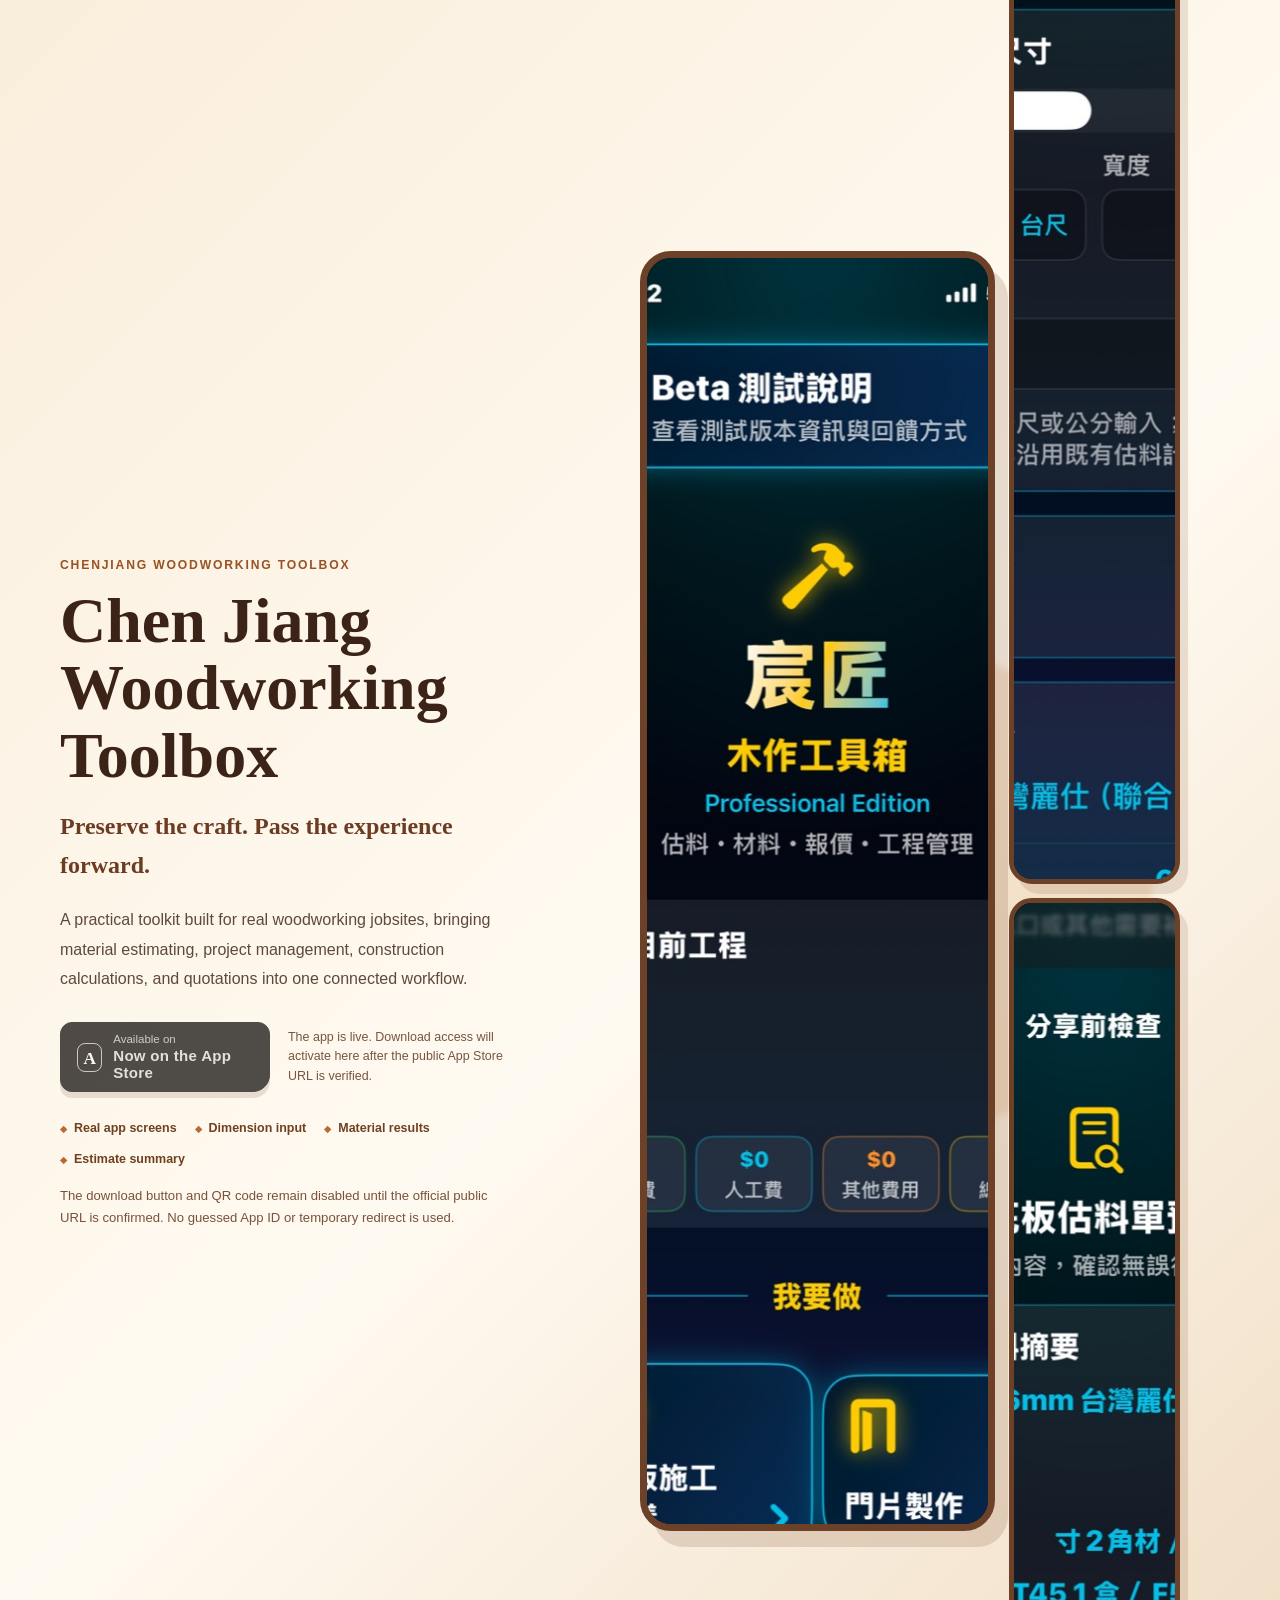
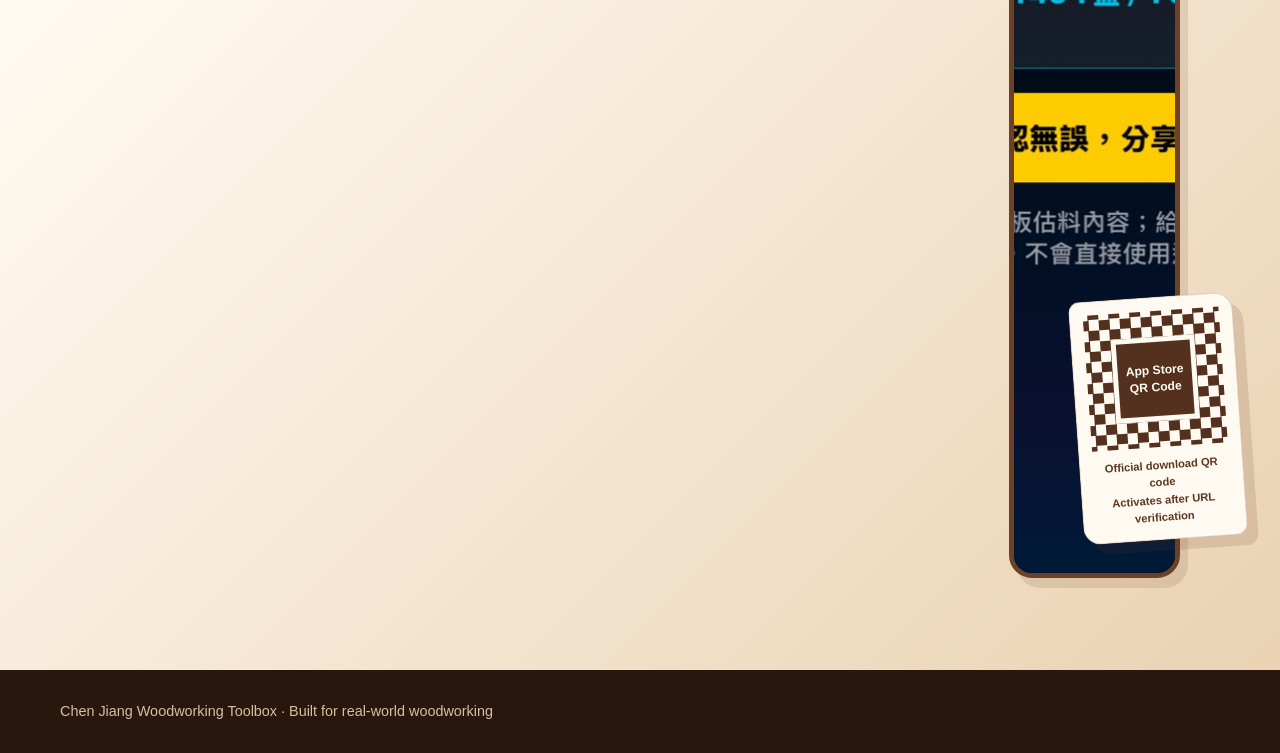
==== commit 62f051d4: "fix: publish released app promotion" ====
--- a/en/index.html
+++ b/en/index.html
@@ -71,6 +71,37 @@
     .app-store-launch__announcement { margin: 0; color: #70401f; font-family: "Songti TC", "STSong", serif; font-size: .95rem; font-weight: 800; line-height: 1.6; }
     .app-store-launch__button { display: inline-flex; align-items: center; justify-content: center; width: fit-content; min-height: 50px; padding: 12px 20px; color: #fffaf1; background: #1d1d1f; border: 1px solid rgba(29,29,31,.45); border-radius: 12px 12px 15px 12px; box-shadow: 0 5px 0 rgba(57,36,22,.15); font-family: "Songti TC", "STSong", serif; font-weight: 800; letter-spacing: .04em; text-decoration: none; transition: transform .2s ease, box-shadow .2s ease; }
     .app-store-launch__button:hover { transform: translateY(2px); box-shadow: 0 3px 0 rgba(57,36,22,.15); }
+    .app-promo { position: relative; overflow: hidden; padding: 92px 0; background: linear-gradient(135deg, #f8ead5, #fffaf1 52%, #ead2b3); border-top: 1px solid rgba(105,61,29,.13); }
+    .app-promo-grid { display: grid; grid-template-columns: minmax(0, .84fr) minmax(420px, 1.16fr); gap: clamp(42px, 7vw, 98px); align-items: center; }
+    .app-promo-eyebrow { margin: 0 0 12px; color: #995222; font-size: .76rem; font-weight: 900; letter-spacing: .15em; }
+    .app-promo h2 { margin: 0; color: #3b2417; font-family: "Songti TC", "STSong", Georgia, serif; font-size: clamp(2.35rem, 5vw, 4.8rem); line-height: 1.05; }
+    .app-promo-subtitle { margin: 18px 0 0; color: #6b3c22; font-family: "Songti TC", "STSong", Georgia, serif; font-size: clamp(1.1rem, 2vw, 1.5rem); font-weight: 800; line-height: 1.65; }
+    .app-promo-description { max-width: 650px; margin: 19px 0 0; color: #5d4a3d; line-height: 1.85; }
+    .app-promo-actions { display: flex; align-items: center; gap: 18px; margin-top: 28px; }
+    .app-store-badge { display: inline-flex; min-width: 210px; min-height: 58px; align-items: center; gap: 11px; padding: 10px 16px; color: #fffaf1; background: #1f1b18; border: 1px solid #1f1b18; border-radius: 12px 12px 17px 12px; box-shadow: 0 6px 0 rgba(66,35,17,.16); text-decoration: none; }
+    .app-store-badge::before { content: "A"; display: grid; width: 27px; height: 27px; place-items: center; border: 1px solid rgba(255,250,241,.72); border-radius: 8px; font-family: Georgia, serif; font-size: 1.08rem; font-weight: 700; }
+    .app-store-badge span { display: block; font-size: .72rem; line-height: 1.1; opacity: .86; }
+    .app-store-badge strong { display: block; margin-top: 3px; font-size: .94rem; letter-spacing: .02em; }
+    .app-store-badge[aria-disabled="true"] { cursor: not-allowed; opacity: .78; }
+    .app-promo-status { max-width: 250px; margin: 0; color: #77553f; font-size: .78rem; line-height: 1.55; }
+    .app-promo-reserve { display: flex; flex-wrap: wrap; gap: 9px 18px; margin: 26px 0 0; padding: 0; list-style: none; color: #70401f; font-size: .78rem; font-weight: 800; }
+    .app-promo-reserve li::before { content: "◆"; margin-right: 7px; color: #b96a32; font-size: .58rem; }
+    .app-release-note { margin: 15px 0 0; color: #79523a; font-size: .82rem; line-height: 1.65; }
+    .app-promo-visual { position: relative; min-height: 650px; display: flex; align-items: center; justify-content: center; }
+    .app-promo-halo { position: absolute; width: 78%; aspect-ratio: 1; border-radius: 50%; background: rgba(214,151,84,.2); filter: blur(3px); }
+    .app-release-gallery { position: relative; z-index: 1; display: grid; grid-template-columns: minmax(0, 1fr) minmax(112px, .48fr); gap: 14px; width: min(540px, 100%); align-items: center; }
+    .app-release-gallery img { display: block; width: 100%; aspect-ratio: 9 / 19.5; object-fit: cover; object-position: top; border: 7px solid #6c4127; border-radius: 31px; background: #06111f; box-shadow: 13px 16px 0 rgba(105,57,27,.16); }
+    .app-release-gallery__secondary { display: grid; gap: 14px; }
+    .app-release-gallery__secondary img { border-width: 5px; border-radius: 23px; box-shadow: 8px 10px 0 rgba(105,57,27,.13); }
+    .app-qr-card { position: absolute; z-index: 2; right: max(-20px, -3vw); bottom: 38px; width: 164px; padding: 13px; color: #5d3720; background: #fffaf1; border: 1px solid rgba(105,61,29,.2); border-radius: 11px 18px 11px 17px; box-shadow: 10px 11px 0 rgba(105,57,27,.15); text-align: center; transform: rotate(-4deg); }
+    .app-qr-card img { display: none; width: 100%; aspect-ratio: 1; object-fit: contain; background: #fff; }
+    .app-qr-card[data-ready="true"] img { display: block; }
+    .app-qr-placeholder { display: grid; aspect-ratio: 1; place-items: center; padding: 14px; background: repeating-conic-gradient(#54311e 0 25%, #fffaf1 0 50%) 50% / 21px 21px; }
+    .app-qr-placeholder span { display: grid; width: 78%; height: 78%; place-items: center; padding: 8px; color: #fffaf1; background: #54311e; border: 5px solid #fffaf1; font-size: .76rem; font-weight: 900; line-height: 1.4; }
+    .app-qr-card[data-ready="true"] .app-qr-placeholder { display: none; }
+    .app-qr-card p { margin: 10px 0 0; font-size: .7rem; font-weight: 900; line-height: 1.55; }
+    @media (max-width: 900px) { .app-promo-grid { grid-template-columns: 1fr; } .app-promo-visual { min-height: 610px; } }
+    @media (max-width: 620px) { .app-promo { padding: 67px 0; } .app-promo-actions { align-items: stretch; flex-direction: column; } .app-store-badge { width: 100%; justify-content: center; } .app-promo-status { max-width: none; } .app-promo-visual { min-height: 620px; } .app-release-gallery { width: min(360px, 92vw); grid-template-columns: minmax(0, 1fr) minmax(88px, .42fr); gap: 9px; align-self: start; } .app-release-gallery__secondary { gap: 9px; } .app-release-gallery img { border-width: 5px; border-radius: 23px; box-shadow: 8px 10px 0 rgba(105,57,27,.14); } .app-release-gallery__secondary img { border-width: 4px; border-radius: 18px; } .app-qr-card { right: 0; bottom: 22px; width: 146px; } }
     .button { margin: 0; padding: 15px 25px; color: #fffaf1; background: linear-gradient(135deg, #ae6838, #784019); border: 1px solid rgba(67,35,15,.3); border-radius: 14px 14px 17px 14px; box-shadow: 0 7px 0 rgba(105,58,25,.17); font-family: "Songti TC", "STSong", serif; font-size: 1.08rem; font-weight: 800; letter-spacing: .09em; transition: transform .2s ease, box-shadow .2s ease; }
     .button:hover { transform: translateY(3px); box-shadow: 0 4px 0 rgba(105,58,25,.17); }
     .text-link { display: inline-flex; align-items: center; justify-content: center; min-width: 145px; padding: 13px 20px; color: #4b77aa; background: rgba(255,255,255,.42); border: 1px solid #bf936d; border-radius: 14px 14px 17px 14px; font-family: "Songti TC", "STSong", serif; font-size: 1.08rem; font-weight: 800; letter-spacing: .08em; text-decoration: none; }
@@ -261,6 +292,40 @@
         <div class="promise-item"><strong>Field Language</strong><p>Keep the terms carpenters already use for dimensions, materials, and takeoff.</p></div>
         <div class="promise-item"><strong>Data in Your Hands</strong><p>Project, material, and quote data stay primarily on your own device.</p></div>
         <div class="promise-item"><strong>Deliverable Documents</strong><p>Estimates and quotes can be previewed, shared, and printed for immediate delivery.</p></div>
+      </div>
+    </section>
+
+    <section class="app-promo" id="app-download" aria-labelledby="app-promo-title">
+      <div class="shell app-promo-grid">
+        <div class="app-promo-copy">
+          <p class="app-promo-eyebrow">CHENJIANG WOODWORKING TOOLBOX</p>
+          <h2 id="app-promo-title">Chen Jiang Woodworking Toolbox</h2>
+          <p class="app-promo-subtitle">Preserve the craft. Pass the experience forward.</p>
+          <p class="app-promo-description">A practical toolkit built for real woodworking jobsites, bringing material estimating, project management, construction calculations, and quotations into one connected workflow.</p>
+          <div class="app-promo-actions">
+            <span class="app-store-badge" id="app-promo-store-badge" aria-disabled="true"><span><span>Available on</span><strong>Now on the App Store</strong></span></span>
+            <p class="app-promo-status" id="app-promo-status">The app is live. Download access will activate here after the public App Store URL is verified.</p>
+          </div>
+          <ul class="app-promo-reserve" aria-label="App highlights">
+            <li>Real app screens</li><li>Dimension input</li><li>Material results</li><li>Estimate summary</li>
+          </ul>
+          <p class="app-release-note">The download button and QR code remain disabled until the official public URL is confirmed. No guessed App ID or temporary redirect is used.</p>
+        </div>
+        <div class="app-promo-visual" aria-label="Real Chen Jiang Woodworking Toolbox app screens and download information">
+          <div class="app-promo-halo" aria-hidden="true"></div>
+          <div class="app-release-gallery" aria-label="App home, dimension input, and estimate summary screens">
+            <img src="../assets/app/chenjiang-app-home.jpg" alt="Chen Jiang Woodworking Toolbox app home screen" width="591" height="1280" loading="lazy" decoding="async">
+            <div class="app-release-gallery__secondary">
+              <img src="../assets/app/chenjiang-app-estimate-input.jpg" alt="Ceiling estimate dimension input screen" width="591" height="1280" loading="lazy" decoding="async">
+              <img src="../assets/app/chenjiang-app-estimate-summary.jpg" alt="Ceiling material estimate summary screen" width="591" height="1280" loading="lazy" decoding="async">
+            </div>
+          </div>
+          <div class="app-qr-card" id="app-promo-qr" data-ready="false">
+            <img id="app-promo-qr-image" alt="Chen Jiang Woodworking Toolbox App Store QR code">
+            <div class="app-qr-placeholder"><span>App Store<br>QR Code</span></div>
+            <p id="app-promo-qr-label">Official download QR code<br>Activates after URL verification</p>
+          </div>
+        </div>
       </div>
     </section>
   </main>
@@ -307,6 +372,11 @@
     const screenStats = document.querySelector('#screen-stats');
     const screenList = document.querySelector('#screen-list');
     const appStoreLaunch = document.querySelector('#app-store-launch');
+    const appPromoStoreBadge = document.querySelector('#app-promo-store-badge');
+    const appPromoStatus = document.querySelector('#app-promo-status');
+    const appPromoQr = document.querySelector('#app-promo-qr');
+    const appPromoQrImage = document.querySelector('#app-promo-qr-image');
+    const appPromoQrLabel = document.querySelector('#app-promo-qr-label');
 
     function renderAppStoreLaunch() {
       const config = window.APP_STORE_CONFIG || {};
@@ -344,6 +414,35 @@
       appStoreLaunch.hidden = false;
     }
 
+    function renderAppPromotion() {
+      const config = window.APP_STORE_CONFIG || {};
+      const appStoreUrl = typeof config.appStoreUrl === 'string' ? config.appStoreUrl.trim() : '';
+      const appStoreQrImageUrl = typeof config.appStoreQrImageUrl === 'string' ? config.appStoreQrImageUrl.trim() : '';
+      const isAvailable = Boolean(config.appStoreAvailable && appStoreUrl);
+
+      if (isAvailable) {
+        const link = document.createElement('a');
+        link.className = appPromoStoreBadge.className;
+        link.href = appStoreUrl;
+        link.target = '_blank';
+        link.rel = 'noopener noreferrer';
+        link.innerHTML = '<span><span>Download on the</span><strong>App Store</strong></span>';
+        link.addEventListener('click', () => {
+          if (typeof window.gtag === 'function') {
+            window.gtag('event', 'app_store_click', { language: 'en', placement: 'homepage_promo', destination: 'app_store' });
+          }
+        });
+        appPromoStoreBadge.replaceWith(link);
+        appPromoStatus.textContent = 'The verified public App Store download link is active.';
+      }
+
+      if (appStoreQrImageUrl) {
+        appPromoQrImage.src = appStoreQrImageUrl;
+        appPromoQr.dataset.ready = 'true';
+        appPromoQrLabel.textContent = 'Scan the QR code to open the App Store';
+      }
+    }
+
     function renderFeature(key) {
       const feature = features[key];
       screenStep.textContent = feature.step;
@@ -363,6 +462,7 @@
 
     renderFeature('quote');
     renderAppStoreLaunch();
+    renderAppPromotion();
   </script>
   <script src="../site-enhancements.js"></script>
 </body>
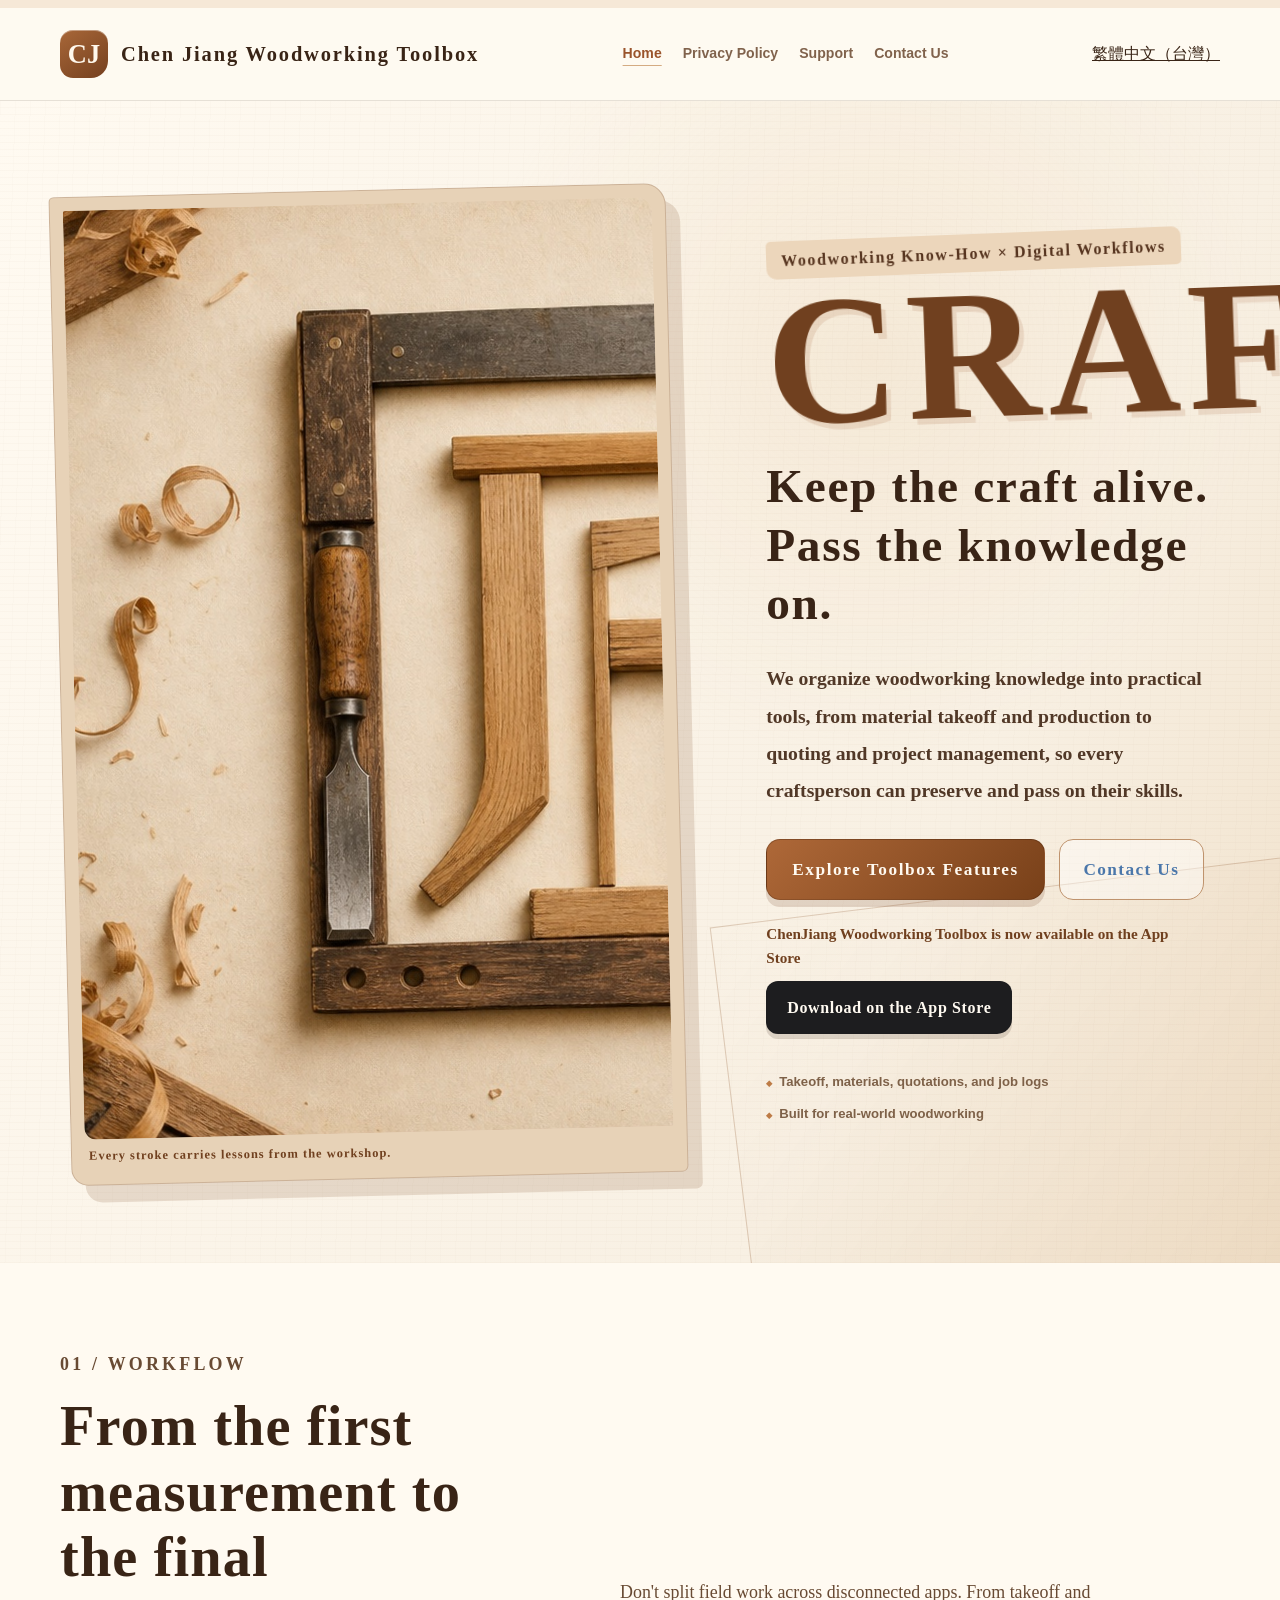
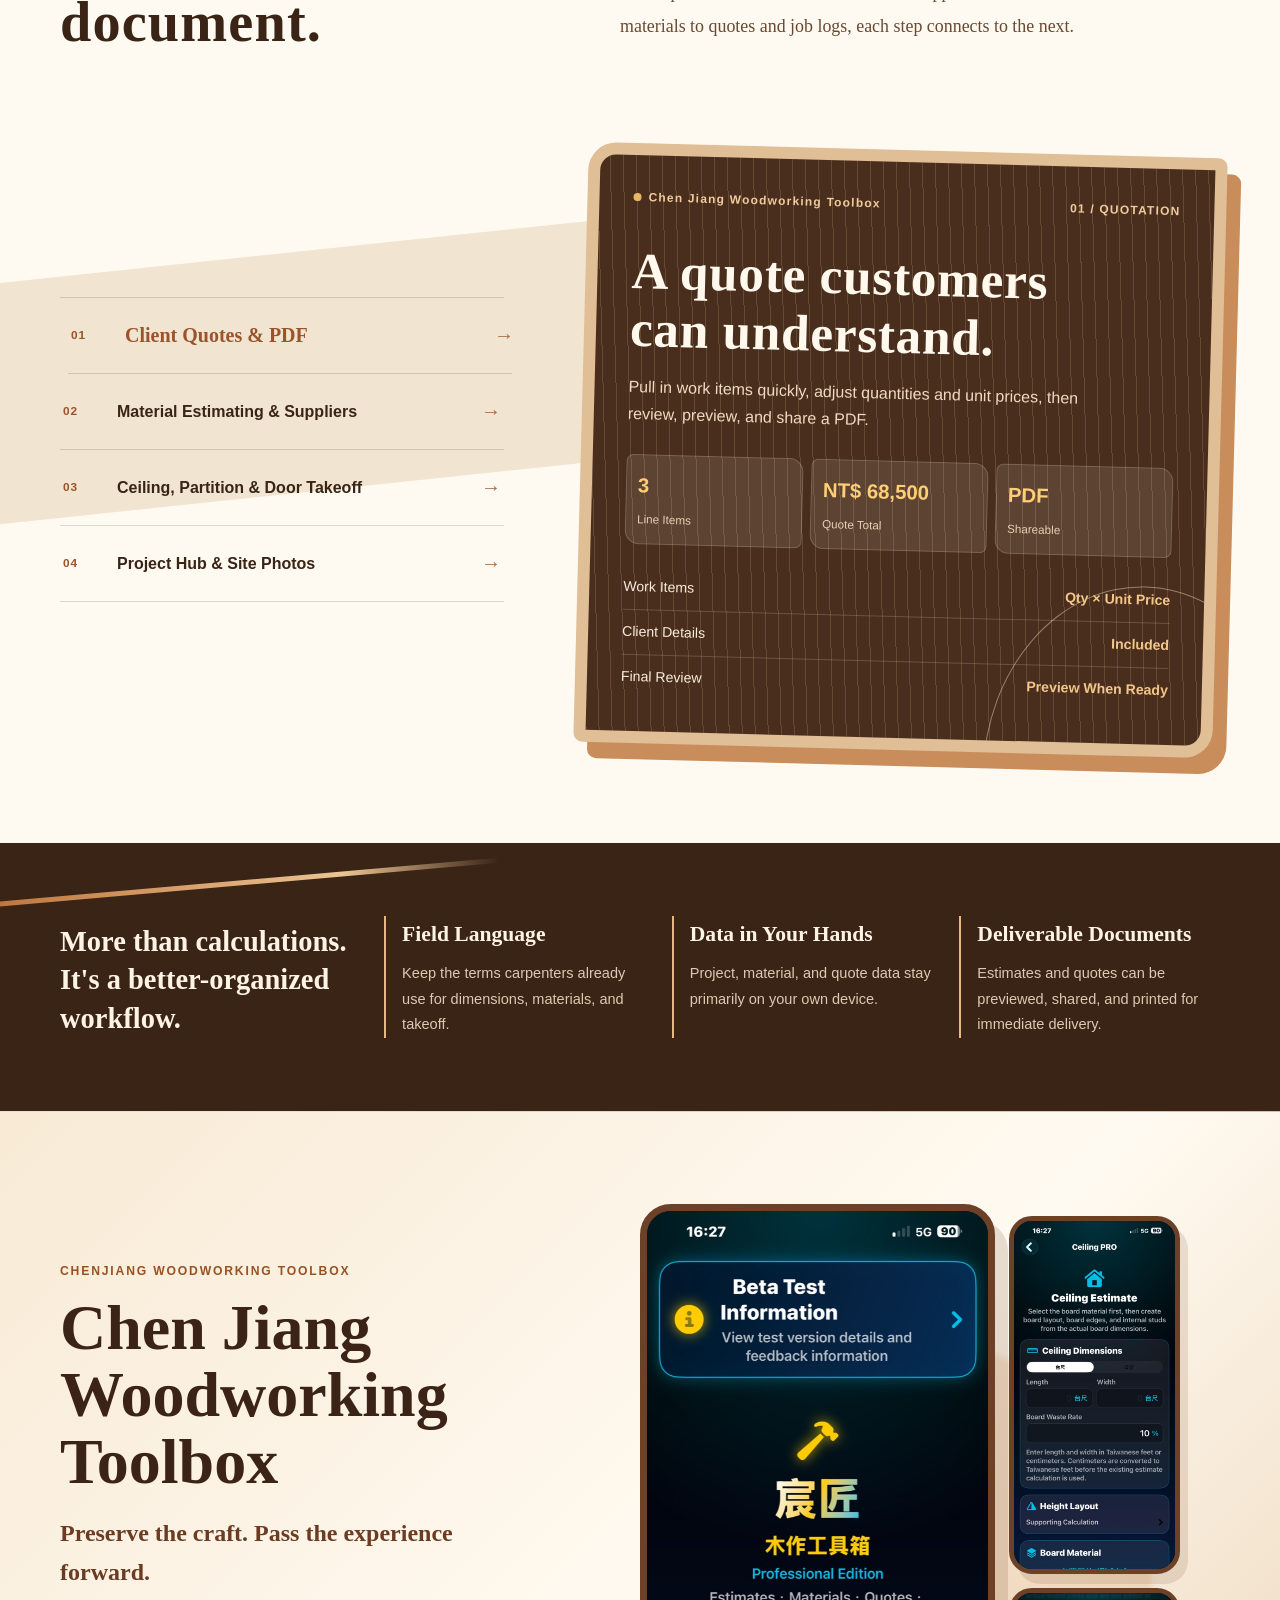
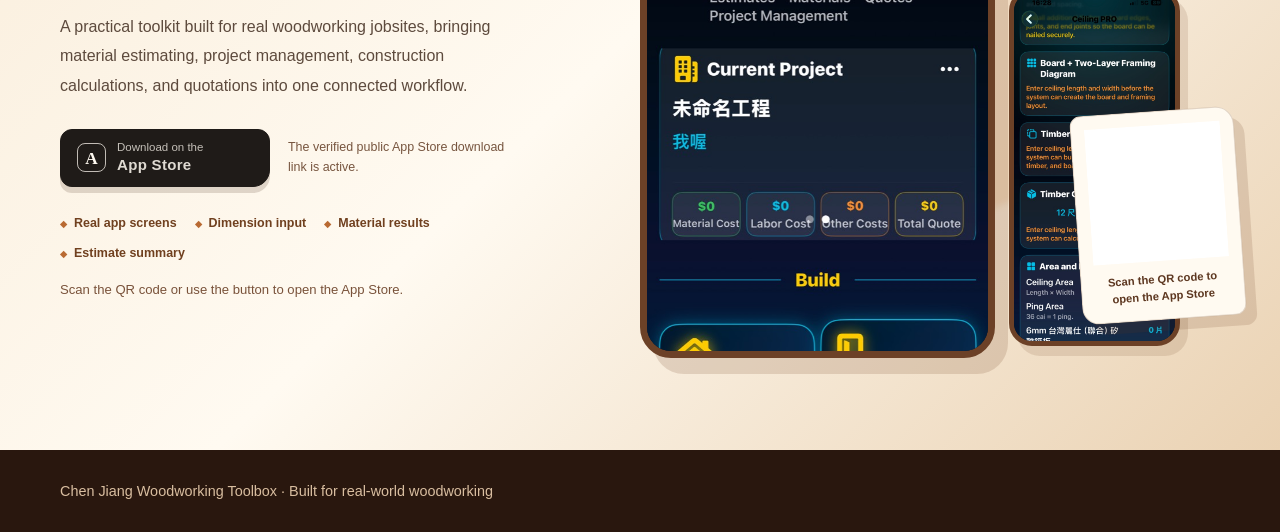
==== commit 36f587ab: "fix: publish app store download and qr code" ====
--- a/en/index.html
+++ b/en/index.html
@@ -87,10 +87,10 @@
     .app-promo-reserve { display: flex; flex-wrap: wrap; gap: 9px 18px; margin: 26px 0 0; padding: 0; list-style: none; color: #70401f; font-size: .78rem; font-weight: 800; }
     .app-promo-reserve li::before { content: "◆"; margin-right: 7px; color: #b96a32; font-size: .58rem; }
     .app-release-note { margin: 15px 0 0; color: #79523a; font-size: .82rem; line-height: 1.65; }
-    .app-promo-visual { position: relative; min-height: 650px; display: flex; align-items: center; justify-content: center; }
+    .app-promo-visual { position: relative; min-height: 0; display: flex; align-items: center; justify-content: center; }
     .app-promo-halo { position: absolute; width: 78%; aspect-ratio: 1; border-radius: 50%; background: rgba(214,151,84,.2); filter: blur(3px); }
     .app-release-gallery { position: relative; z-index: 1; display: grid; grid-template-columns: minmax(0, 1fr) minmax(112px, .48fr); gap: 14px; width: min(540px, 100%); align-items: center; }
-    .app-release-gallery img { display: block; width: 100%; aspect-ratio: 9 / 19.5; object-fit: cover; object-position: top; border: 7px solid #6c4127; border-radius: 31px; background: #06111f; box-shadow: 13px 16px 0 rgba(105,57,27,.16); }
+    .app-release-gallery img { display: block; width: 100%; height: auto; max-width: 100%; aspect-ratio: auto; object-fit: contain; object-position: center; border: 7px solid #6c4127; border-radius: 31px; background: #06111f; box-shadow: 13px 16px 0 rgba(105,57,27,.16); }
     .app-release-gallery__secondary { display: grid; gap: 14px; }
     .app-release-gallery__secondary img { border-width: 5px; border-radius: 23px; box-shadow: 8px 10px 0 rgba(105,57,27,.13); }
     .app-qr-card { position: absolute; z-index: 2; right: max(-20px, -3vw); bottom: 38px; width: 164px; padding: 13px; color: #5d3720; background: #fffaf1; border: 1px solid rgba(105,61,29,.2); border-radius: 11px 18px 11px 17px; box-shadow: 10px 11px 0 rgba(105,57,27,.15); text-align: center; transform: rotate(-4deg); }
@@ -100,8 +100,8 @@
     .app-qr-placeholder span { display: grid; width: 78%; height: 78%; place-items: center; padding: 8px; color: #fffaf1; background: #54311e; border: 5px solid #fffaf1; font-size: .76rem; font-weight: 900; line-height: 1.4; }
     .app-qr-card[data-ready="true"] .app-qr-placeholder { display: none; }
     .app-qr-card p { margin: 10px 0 0; font-size: .7rem; font-weight: 900; line-height: 1.55; }
-    @media (max-width: 900px) { .app-promo-grid { grid-template-columns: 1fr; } .app-promo-visual { min-height: 610px; } }
-    @media (max-width: 620px) { .app-promo { padding: 67px 0; } .app-promo-actions { align-items: stretch; flex-direction: column; } .app-store-badge { width: 100%; justify-content: center; } .app-promo-status { max-width: none; } .app-promo-visual { min-height: 620px; } .app-release-gallery { width: min(360px, 92vw); grid-template-columns: minmax(0, 1fr) minmax(88px, .42fr); gap: 9px; align-self: start; } .app-release-gallery__secondary { gap: 9px; } .app-release-gallery img { border-width: 5px; border-radius: 23px; box-shadow: 8px 10px 0 rgba(105,57,27,.14); } .app-release-gallery__secondary img { border-width: 4px; border-radius: 18px; } .app-qr-card { right: 0; bottom: 22px; width: 146px; } }
+    @media (max-width: 900px) { .app-promo-grid { grid-template-columns: 1fr; } .app-promo-visual { min-height: 0; } }
+    @media (max-width: 620px), (orientation: landscape) and (max-height: 620px) { .app-promo { padding: 67px 0; overflow-x: clip; } .app-promo .shell { width: min(100% - 30px, 1160px); margin-inline: auto; } .app-promo-grid { display: block; width: 100%; max-width: 100%; } .app-promo-copy, .app-promo-visual { width: 100%; max-width: 100%; min-width: 0; } .app-promo h2 { max-width: 100%; font-size: clamp(1.28rem, 5.15vw, 1.72rem); line-height: 1.16; overflow-wrap: anywhere; word-break: normal; } .app-promo-eyebrow { font-size: .68rem; letter-spacing: .12em; } .app-promo-eyebrow, .app-promo-subtitle, .app-promo-description, .app-promo-status, .app-promo-reserve, .app-promo-reserve li, .app-release-note { max-width: 100%; overflow-wrap: anywhere; word-break: break-word; } .app-promo-actions { align-items: stretch; flex-direction: column; } .app-store-badge { width: 100%; justify-content: center; } .app-promo-status { max-width: none; } .app-promo-visual { display: block; width: 100%; max-width: none; height: auto; min-height: 0; } .app-promo-halo { display: none; } .app-release-gallery { width: min(80vw, 340px); margin: 0 auto; grid-template-columns: minmax(0, 1fr); gap: 14px; align-items: start; justify-self: center; overflow: visible; transform: none; } .app-release-gallery > img { display: block; width: min(100%, 320px); max-width: 100%; margin: 0 auto; height: auto; aspect-ratio: auto; object-fit: contain; object-position: center; box-sizing: border-box; border-width: 5px; border-radius: 23px; box-shadow: 0 10px 0 rgba(105,57,27,.14); transform: none; } .app-release-gallery__secondary { display: grid; grid-template-columns: repeat(2, minmax(0, 1fr)); gap: 10px; width: 100%; } .app-release-gallery__secondary img { display: block; width: 100%; max-width: 100%; margin: 0 auto; height: auto; aspect-ratio: auto; object-fit: contain; object-position: center; box-sizing: border-box; border-width: 4px; border-radius: 18px; box-shadow: 0 8px 0 rgba(105,57,27,.13); transform: none; } .app-qr-card { display: none; } .app-qr-card[data-ready="true"] { position: relative; inset: auto; display: block; width: min(220px, 70vw); margin: 18px auto 0; transform: none; } }
     .button { margin: 0; padding: 15px 25px; color: #fffaf1; background: linear-gradient(135deg, #ae6838, #784019); border: 1px solid rgba(67,35,15,.3); border-radius: 14px 14px 17px 14px; box-shadow: 0 7px 0 rgba(105,58,25,.17); font-family: "Songti TC", "STSong", serif; font-size: 1.08rem; font-weight: 800; letter-spacing: .09em; transition: transform .2s ease, box-shadow .2s ease; }
     .button:hover { transform: translateY(3px); box-shadow: 0 4px 0 rgba(105,58,25,.17); }
     .text-link { display: inline-flex; align-items: center; justify-content: center; min-width: 145px; padding: 13px 20px; color: #4b77aa; background: rgba(255,255,255,.42); border: 1px solid #bf936d; border-radius: 14px 14px 17px 14px; font-family: "Songti TC", "STSong", serif; font-size: 1.08rem; font-weight: 800; letter-spacing: .08em; text-decoration: none; }
@@ -309,7 +309,7 @@
           <ul class="app-promo-reserve" aria-label="App highlights">
             <li>Real app screens</li><li>Dimension input</li><li>Material results</li><li>Estimate summary</li>
           </ul>
-          <p class="app-release-note">The download button and QR code remain disabled until the official public URL is confirmed. No guessed App ID or temporary redirect is used.</p>
+          <p class="app-release-note">Scan the QR code or use the button to open the App Store.</p>
         </div>
         <div class="app-promo-visual" aria-label="Real Chen Jiang Woodworking Toolbox app screens and download information">
           <div class="app-promo-halo" aria-hidden="true"></div>
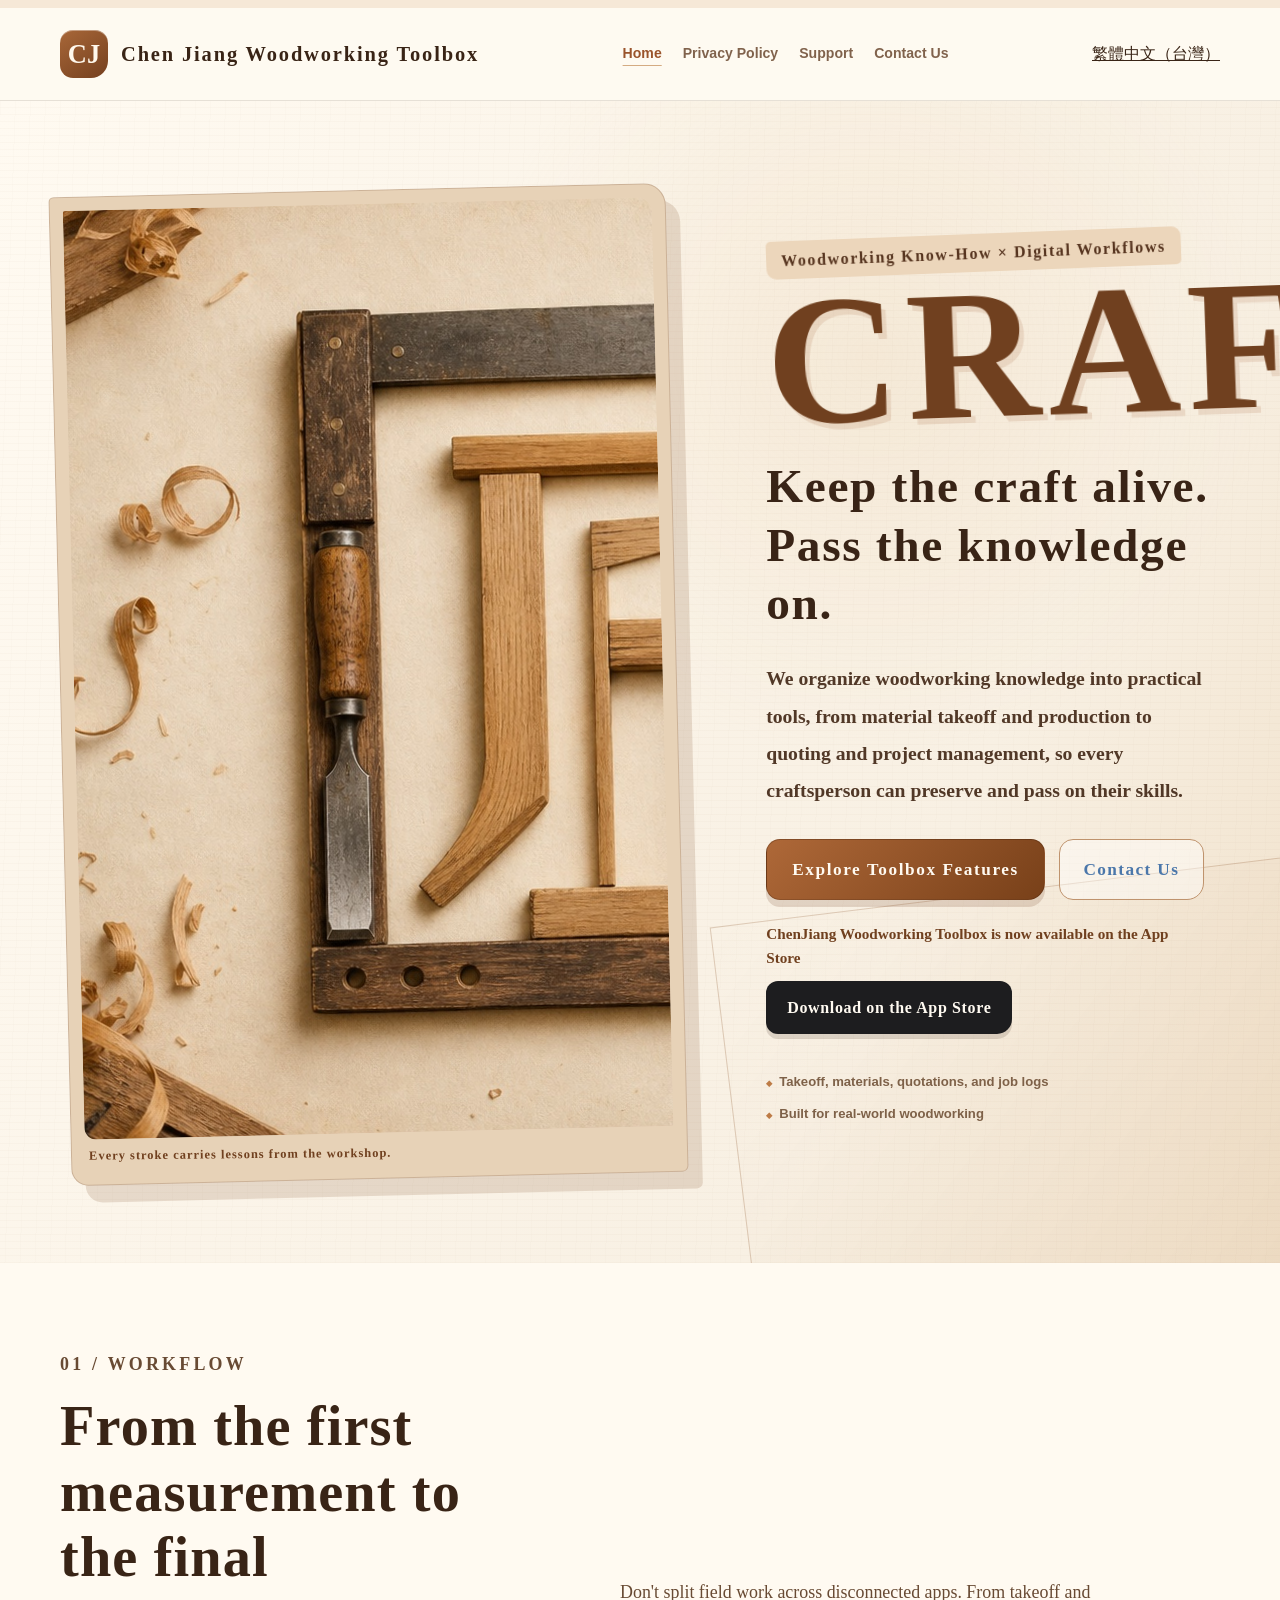
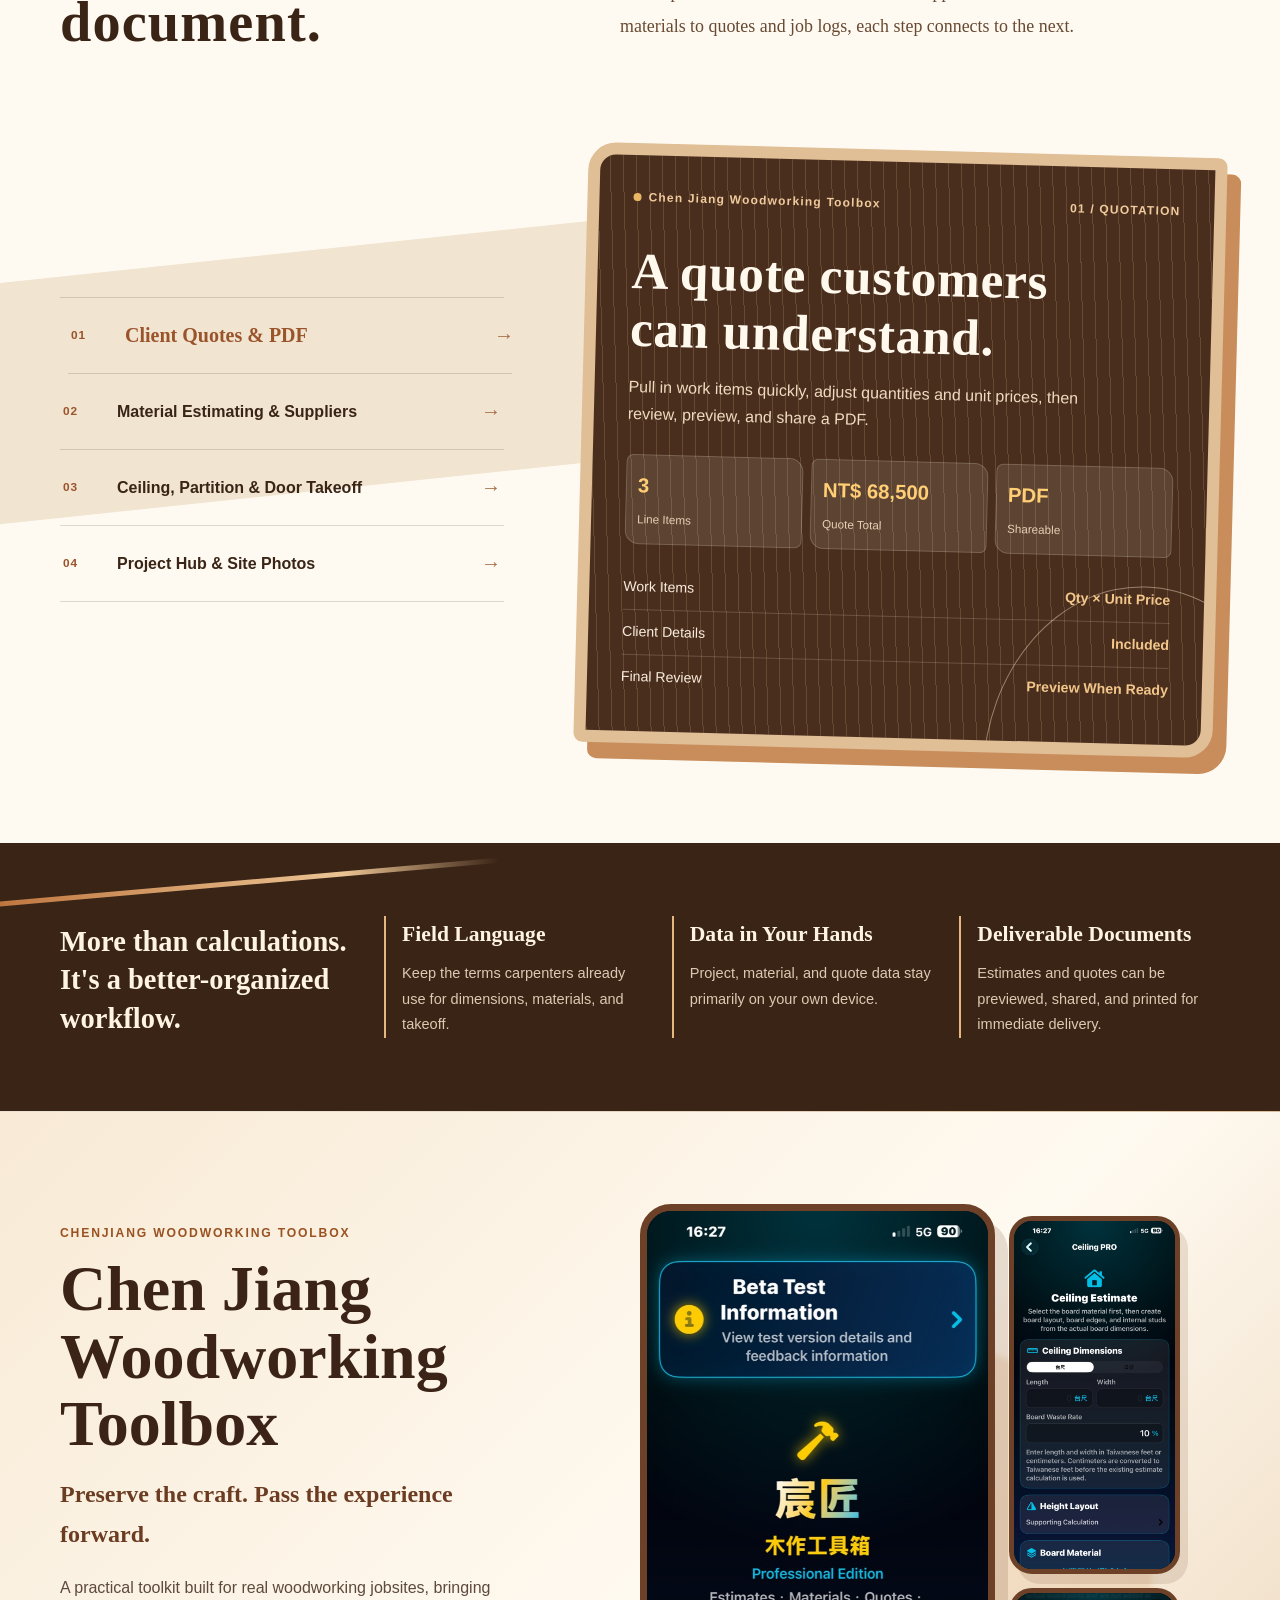
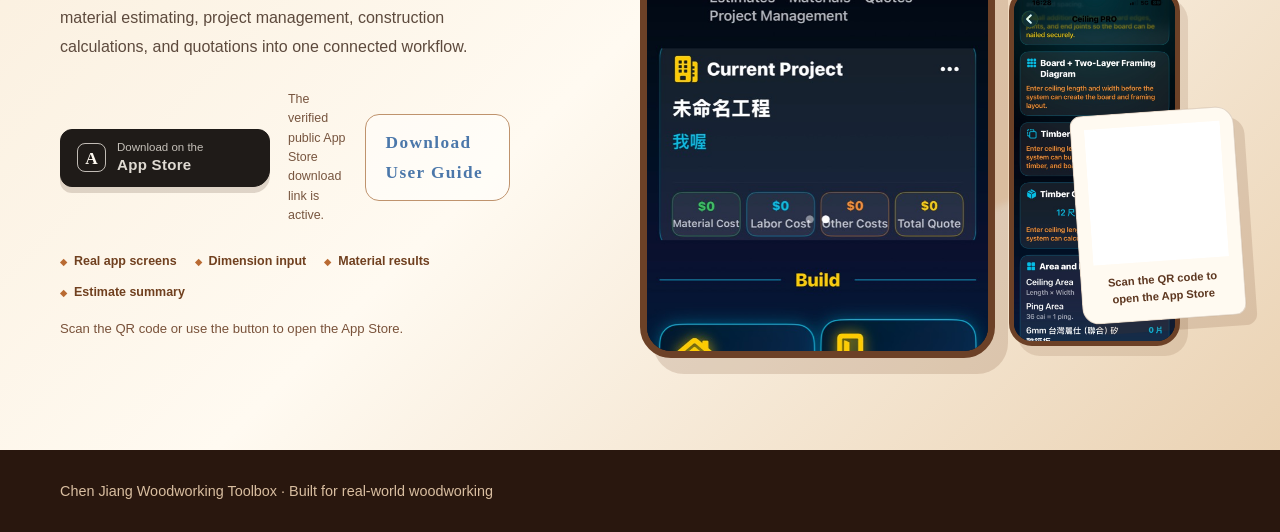
==== commit bbd7411e: "feat: add woodworking toolbox user guide download" ====
--- a/en/index.html
+++ b/en/index.html
@@ -305,6 +305,7 @@
           <div class="app-promo-actions">
             <span class="app-store-badge" id="app-promo-store-badge" aria-disabled="true"><span><span>Available on</span><strong>Now on the App Store</strong></span></span>
             <p class="app-promo-status" id="app-promo-status">The app is live. Download access will activate here after the public App Store URL is verified.</p>
+            <a class="text-link app-guide-button" href="../assets/app/chenjiang-woodworking-toolbox-user-guide-v1.0.pdf" target="_blank" rel="noopener noreferrer">Download User Guide</a>
           </div>
           <ul class="app-promo-reserve" aria-label="App highlights">
             <li>Real app screens</li><li>Dimension input</li><li>Material results</li><li>Estimate summary</li>
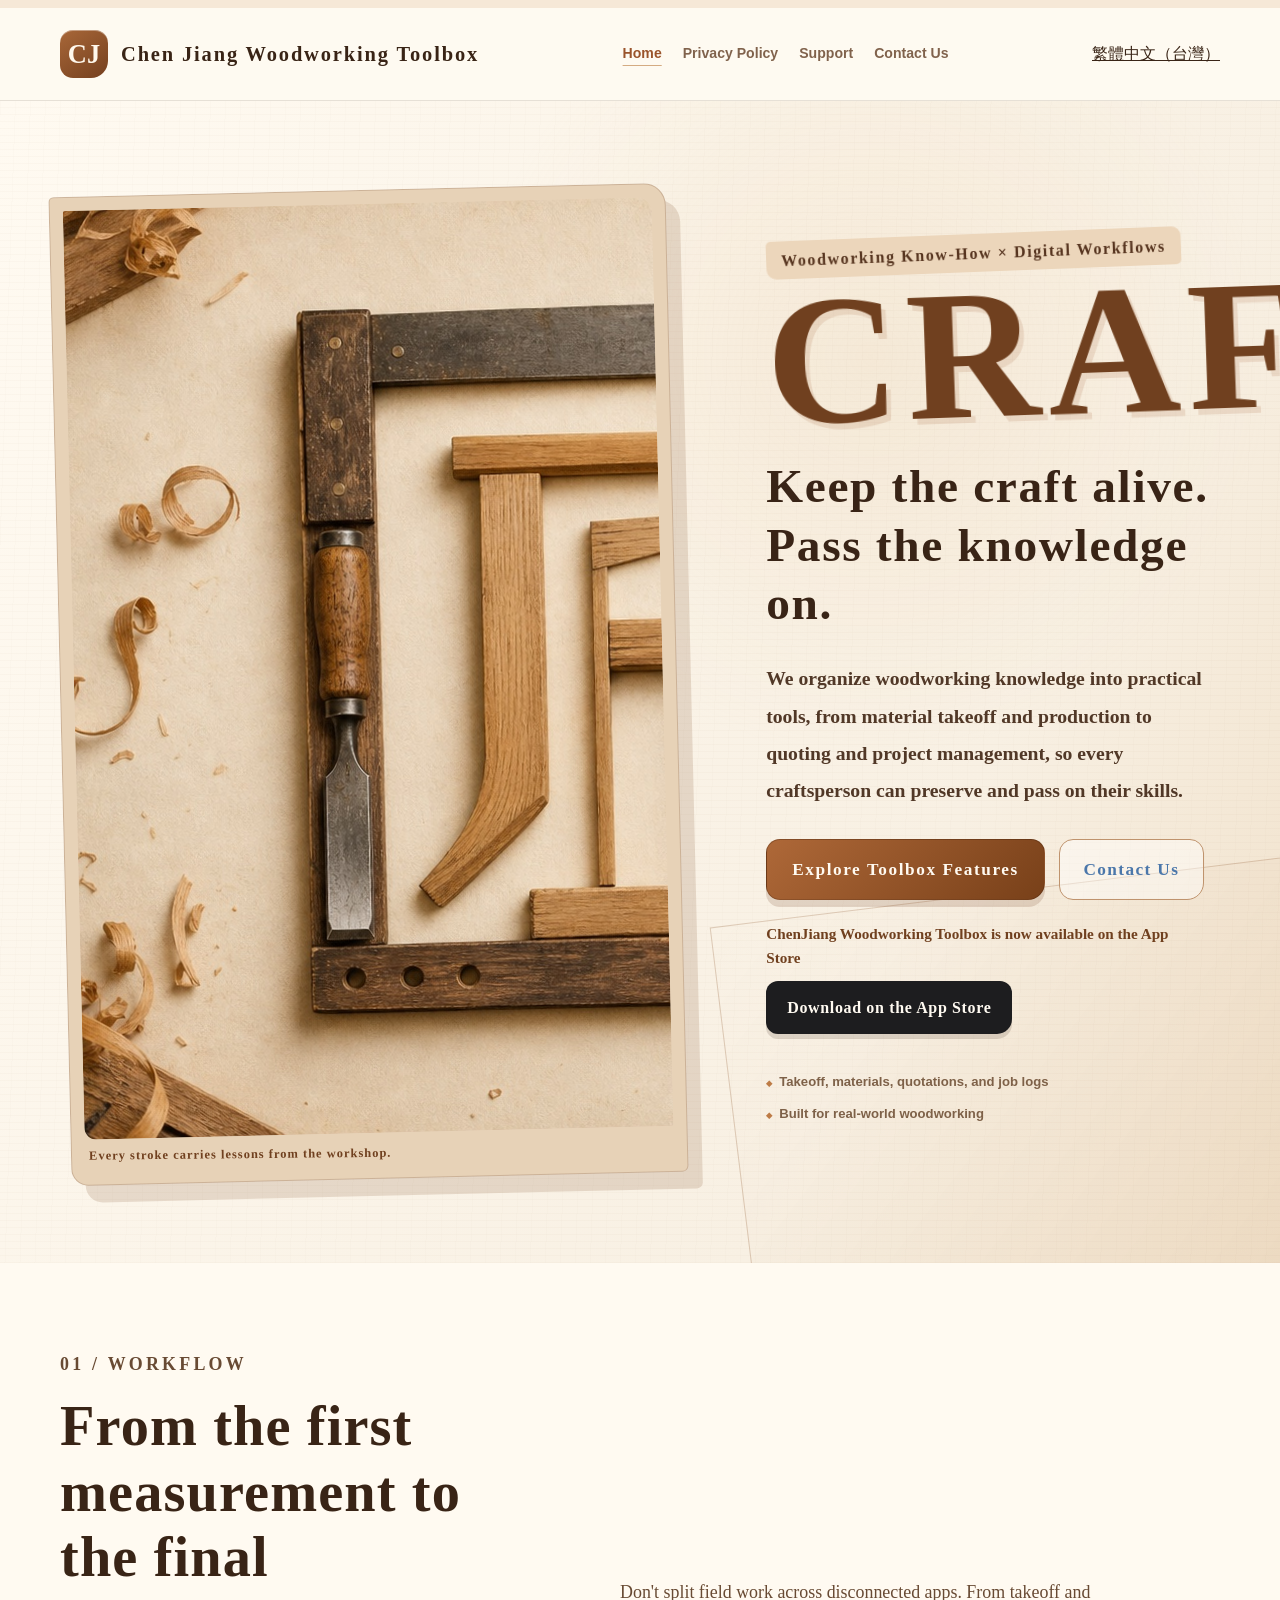
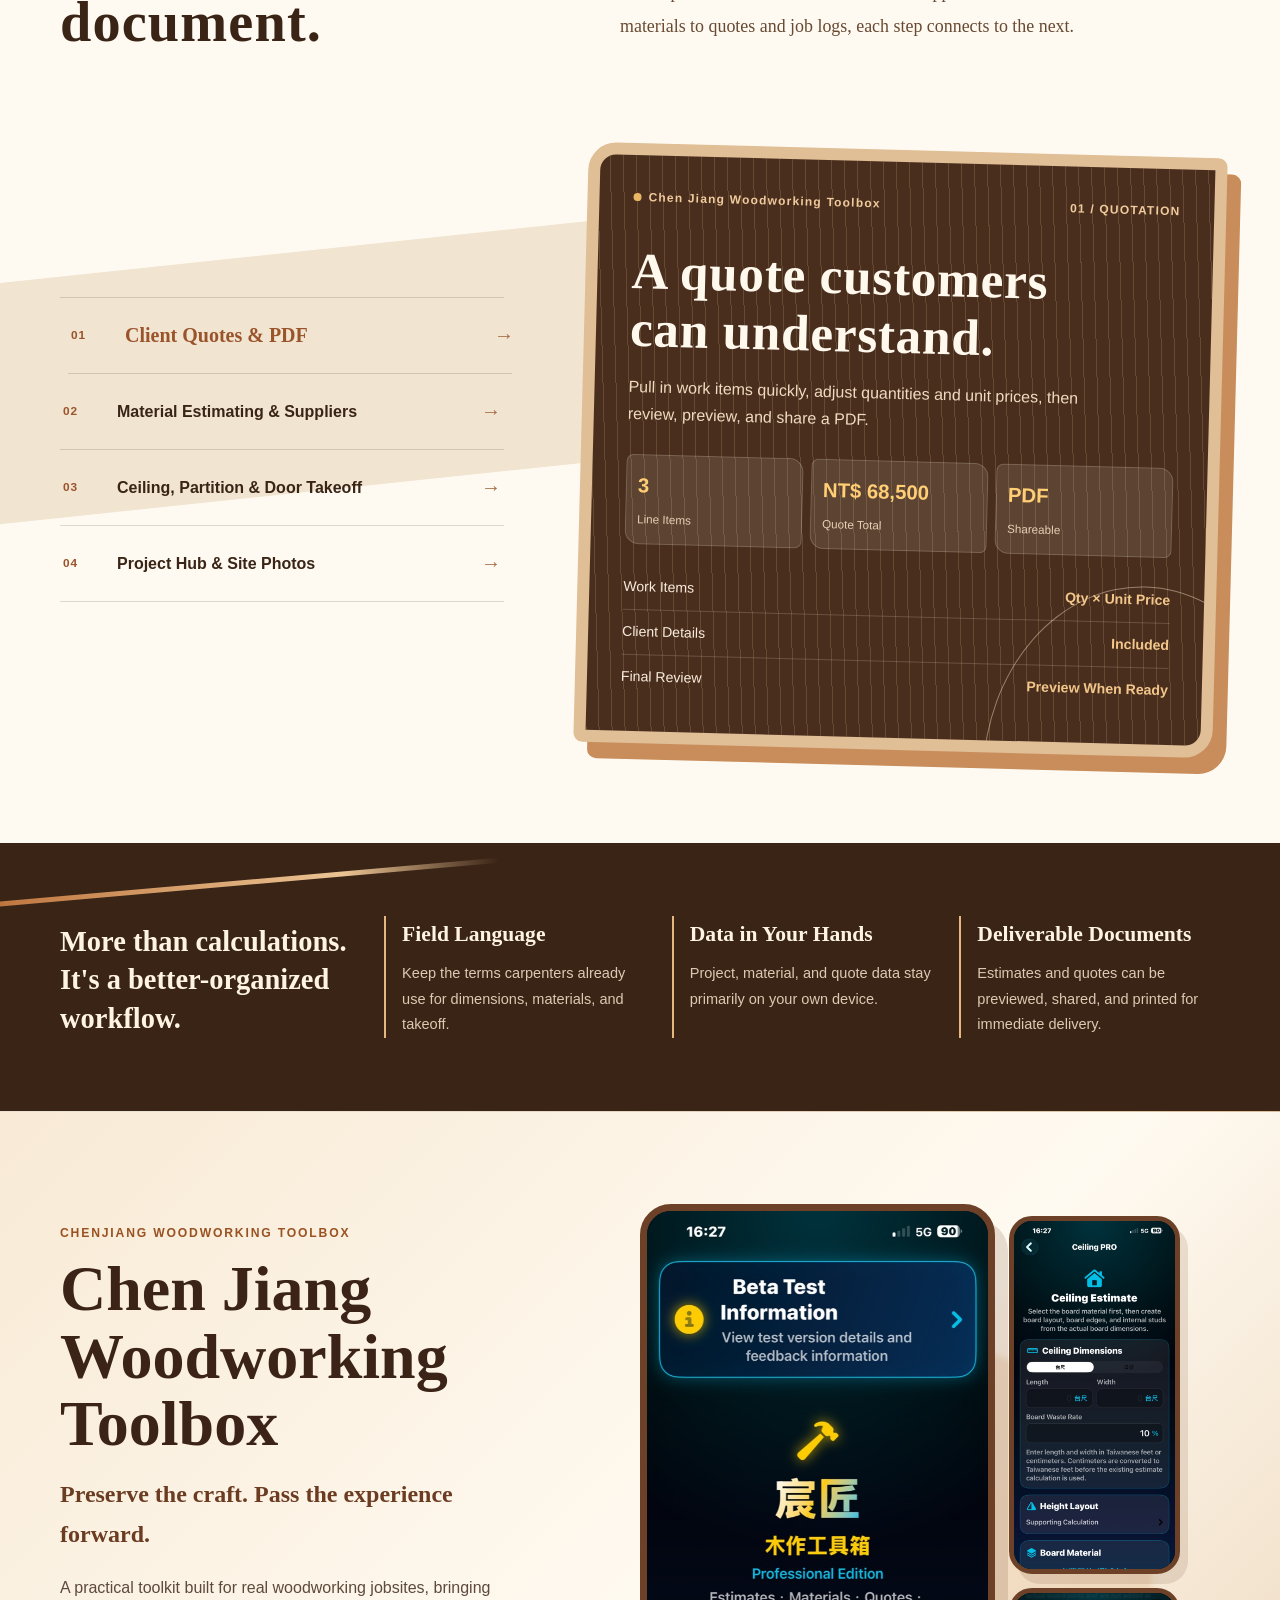
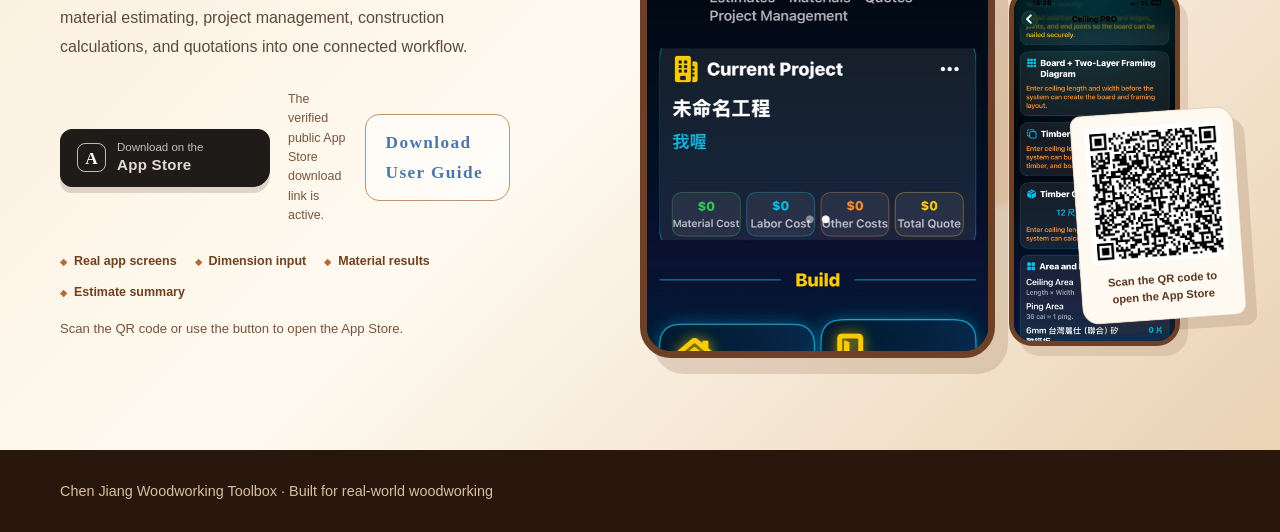
==== commit ba8b4345: "feat: add english woodworking toolbox guide" ====
--- a/en/index.html
+++ b/en/index.html
@@ -305,7 +305,7 @@
           <div class="app-promo-actions">
             <span class="app-store-badge" id="app-promo-store-badge" aria-disabled="true"><span><span>Available on</span><strong>Now on the App Store</strong></span></span>
             <p class="app-promo-status" id="app-promo-status">The app is live. Download access will activate here after the public App Store URL is verified.</p>
-            <a class="text-link app-guide-button" href="../assets/app/chenjiang-woodworking-toolbox-user-guide-v1.0.pdf" target="_blank" rel="noopener noreferrer">Download User Guide</a>
+            <a class="text-link app-guide-button" href="../assets/app/chenjiang-woodworking-toolbox-user-guide-v1.0-en.pdf" target="_blank" rel="noopener noreferrer">Download User Guide</a>
           </div>
           <ul class="app-promo-reserve" aria-label="App highlights">
             <li>Real app screens</li><li>Dimension input</li><li>Material results</li><li>Estimate summary</li>
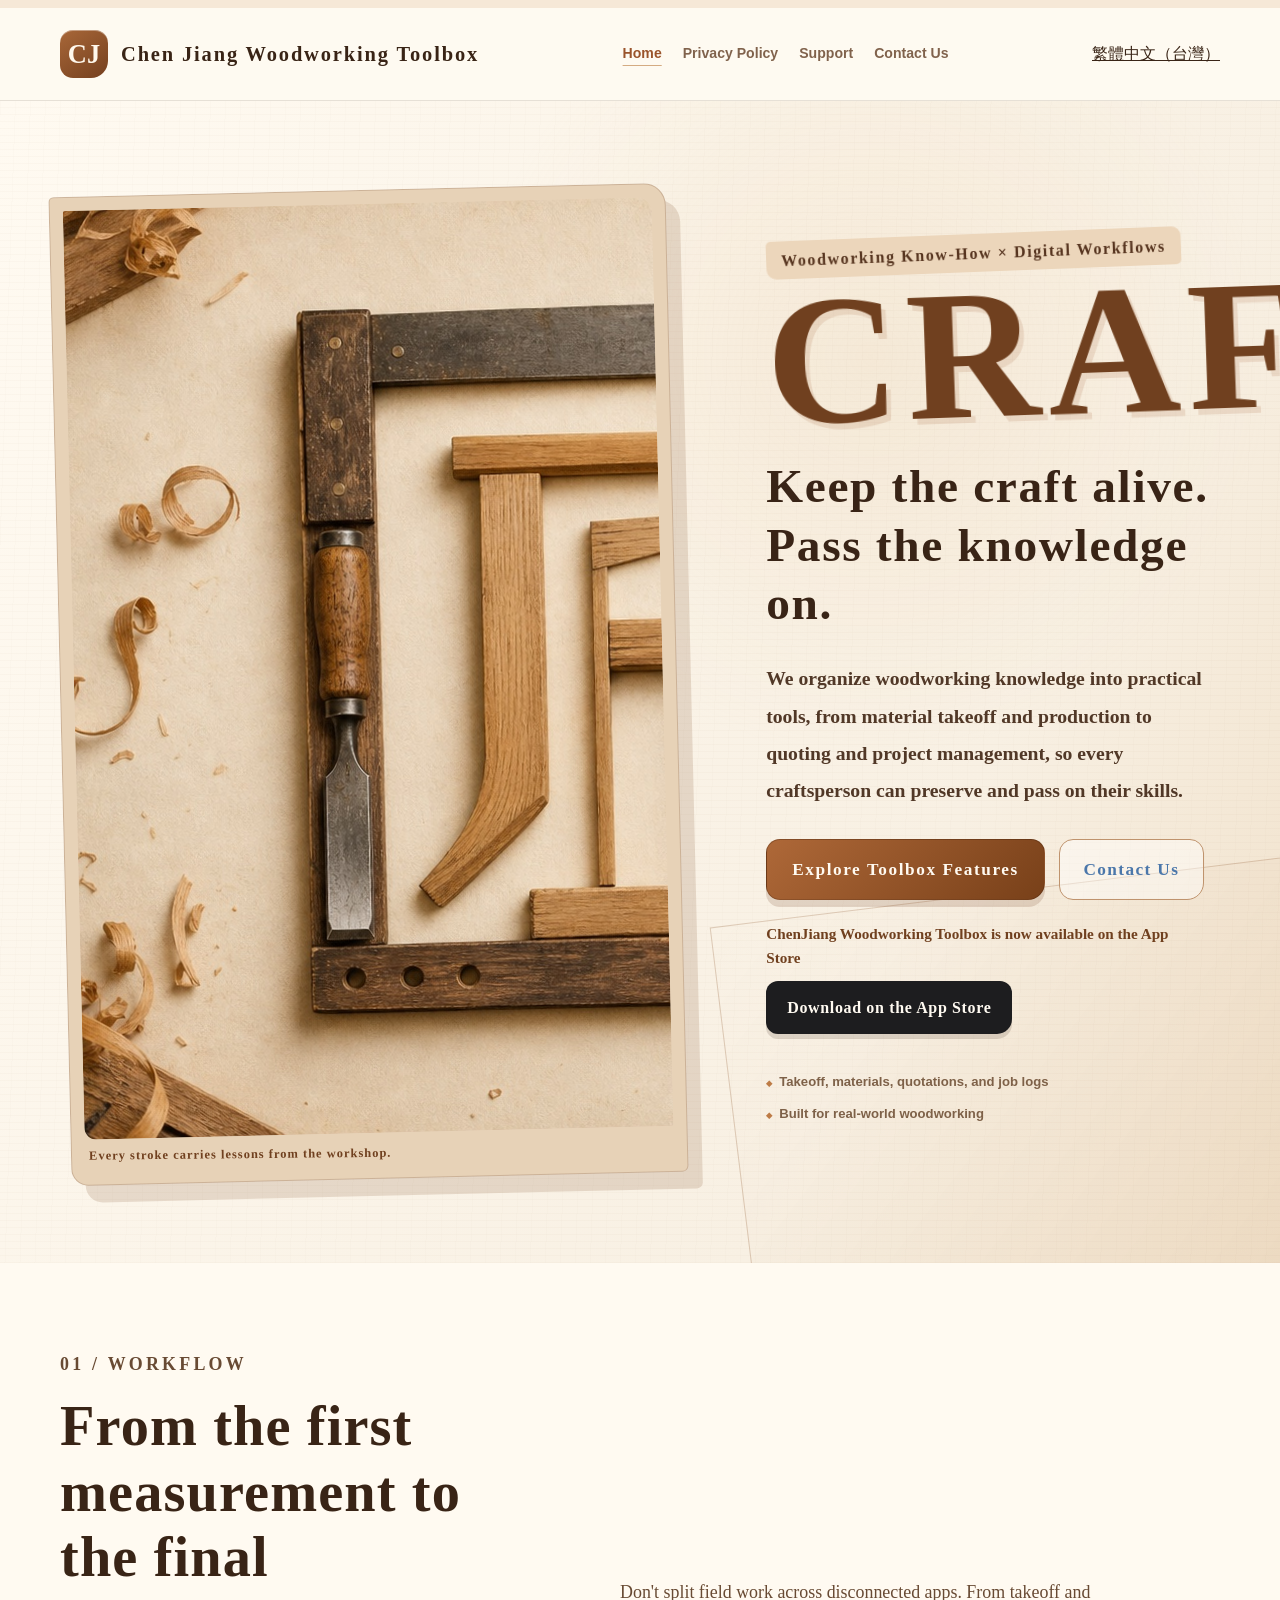
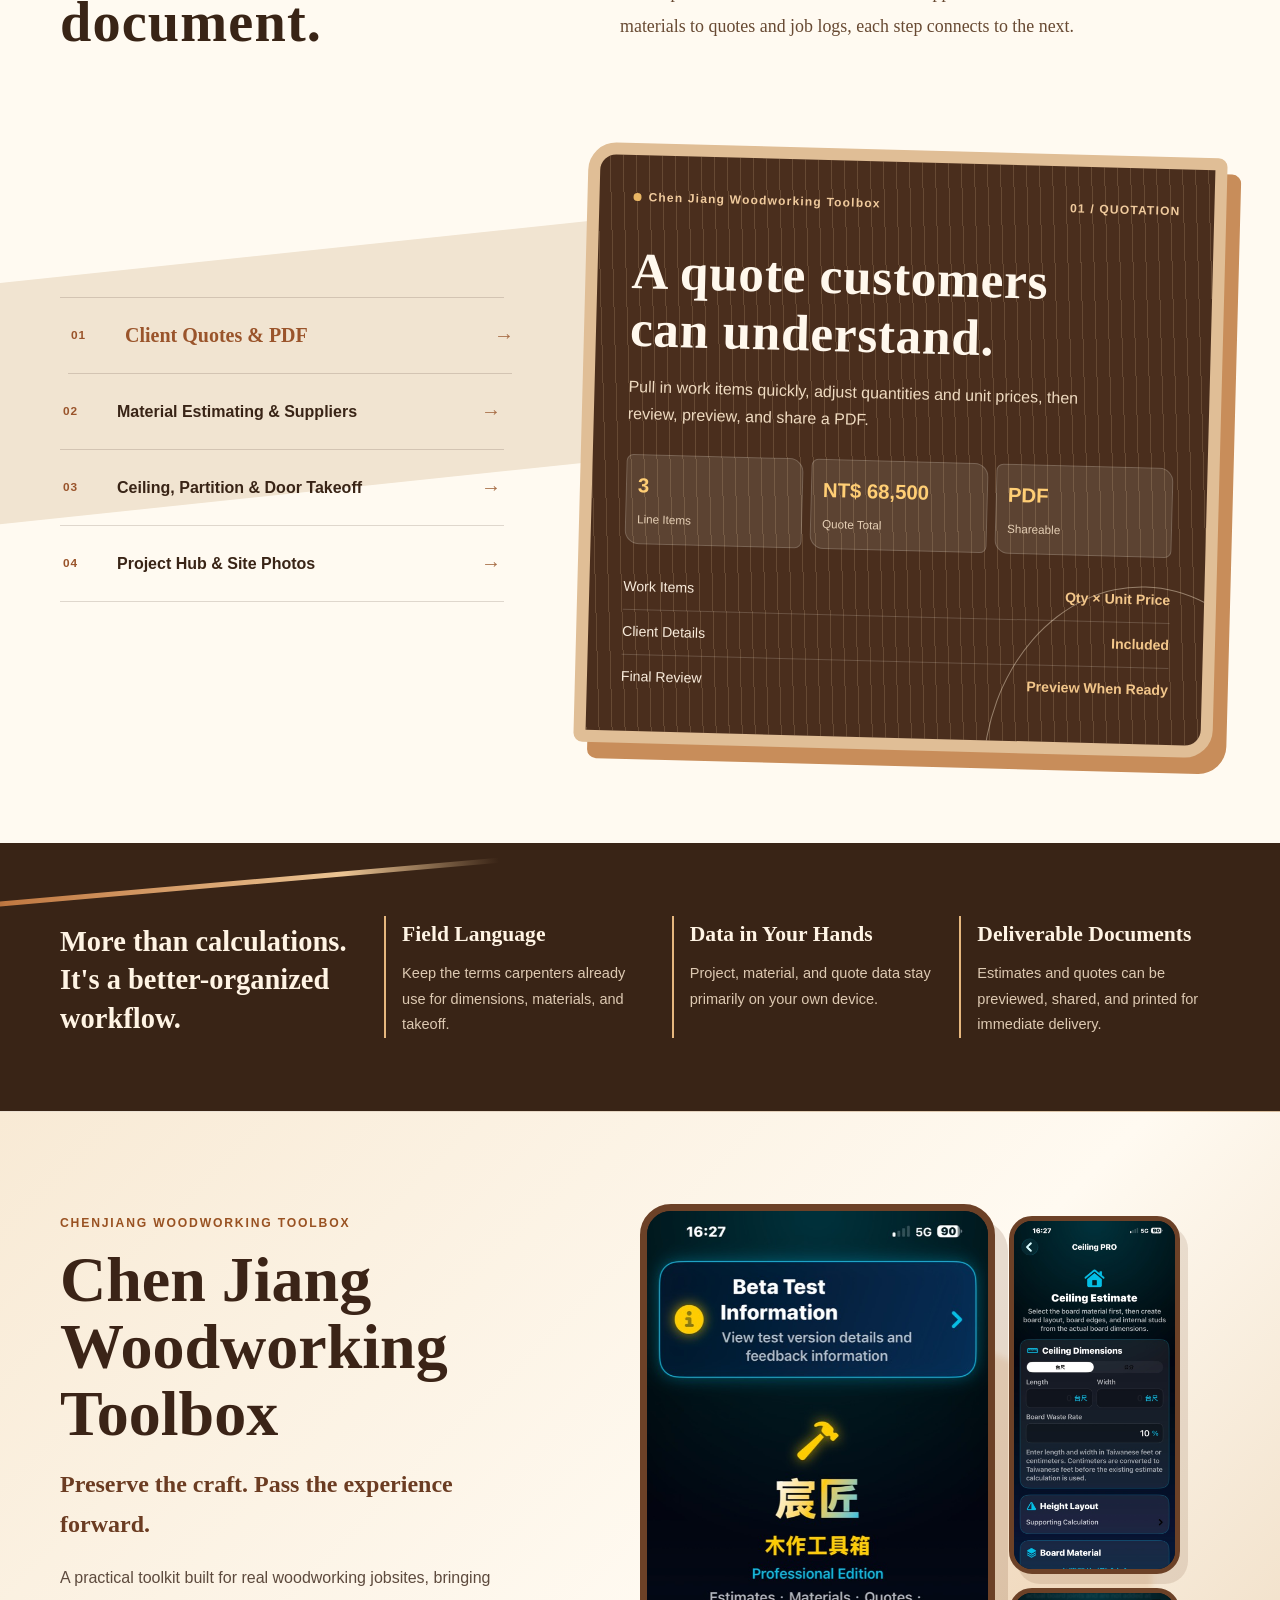
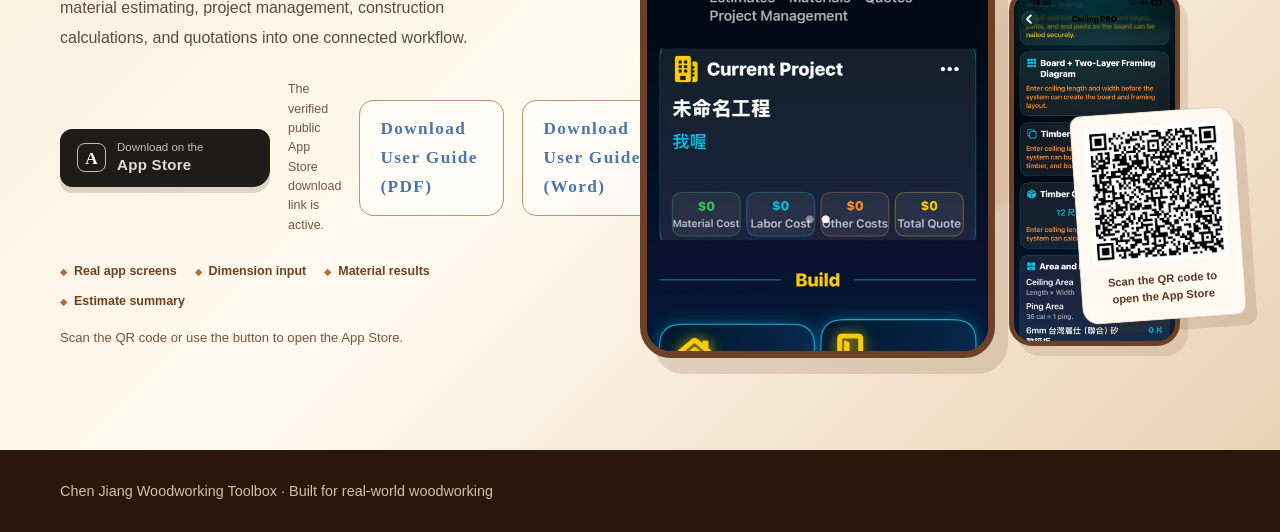
==== commit d893580a: "feat: separate bilingual app promotion assets" ====
--- a/en/index.html
+++ b/en/index.html
@@ -305,7 +305,8 @@
           <div class="app-promo-actions">
             <span class="app-store-badge" id="app-promo-store-badge" aria-disabled="true"><span><span>Available on</span><strong>Now on the App Store</strong></span></span>
             <p class="app-promo-status" id="app-promo-status">The app is live. Download access will activate here after the public App Store URL is verified.</p>
-            <a class="text-link app-guide-button" href="../assets/app/chenjiang-woodworking-toolbox-user-guide-v1.0-en.pdf" target="_blank" rel="noopener noreferrer">Download User Guide</a>
+            <a class="text-link app-guide-button" href="../assets/app/chenjiang-woodworking-toolbox-user-guide-v1.0-en.pdf" target="_blank" rel="noopener noreferrer">Download User Guide (PDF)</a>
+            <a class="text-link app-guide-button" href="../assets/app/chenjiang-woodworking-toolbox-user-guide-v1.0-en.docx" target="_blank" rel="noopener noreferrer">Download User Guide (Word)</a>
           </div>
           <ul class="app-promo-reserve" aria-label="App highlights">
             <li>Real app screens</li><li>Dimension input</li><li>Material results</li><li>Estimate summary</li>
@@ -315,10 +316,10 @@
         <div class="app-promo-visual" aria-label="Real Chen Jiang Woodworking Toolbox app screens and download information">
           <div class="app-promo-halo" aria-hidden="true"></div>
           <div class="app-release-gallery" aria-label="App home, dimension input, and estimate summary screens">
-            <img src="../assets/app/chenjiang-app-home.jpg" alt="Chen Jiang Woodworking Toolbox app home screen" width="591" height="1280" loading="lazy" decoding="async">
+              <img src="../assets/app/chenjiang-app-home-en.jpg" alt="Chen Jiang Woodworking Toolbox app home screen in English" width="591" height="1280" loading="lazy" decoding="async">
             <div class="app-release-gallery__secondary">
-              <img src="../assets/app/chenjiang-app-estimate-input.jpg" alt="Ceiling estimate dimension input screen" width="591" height="1280" loading="lazy" decoding="async">
-              <img src="../assets/app/chenjiang-app-estimate-summary.jpg" alt="Ceiling material estimate summary screen" width="591" height="1280" loading="lazy" decoding="async">
+              <img src="../assets/app/chenjiang-app-estimate-input-en.jpg" alt="Ceiling estimate dimension input screen in English" width="591" height="1280" loading="lazy" decoding="async">
+              <img src="../assets/app/chenjiang-app-estimate-summary-en.jpg" alt="Ceiling material estimate summary screen in English" width="591" height="1280" loading="lazy" decoding="async">
             </div>
           </div>
           <div class="app-qr-card" id="app-promo-qr" data-ready="false">
